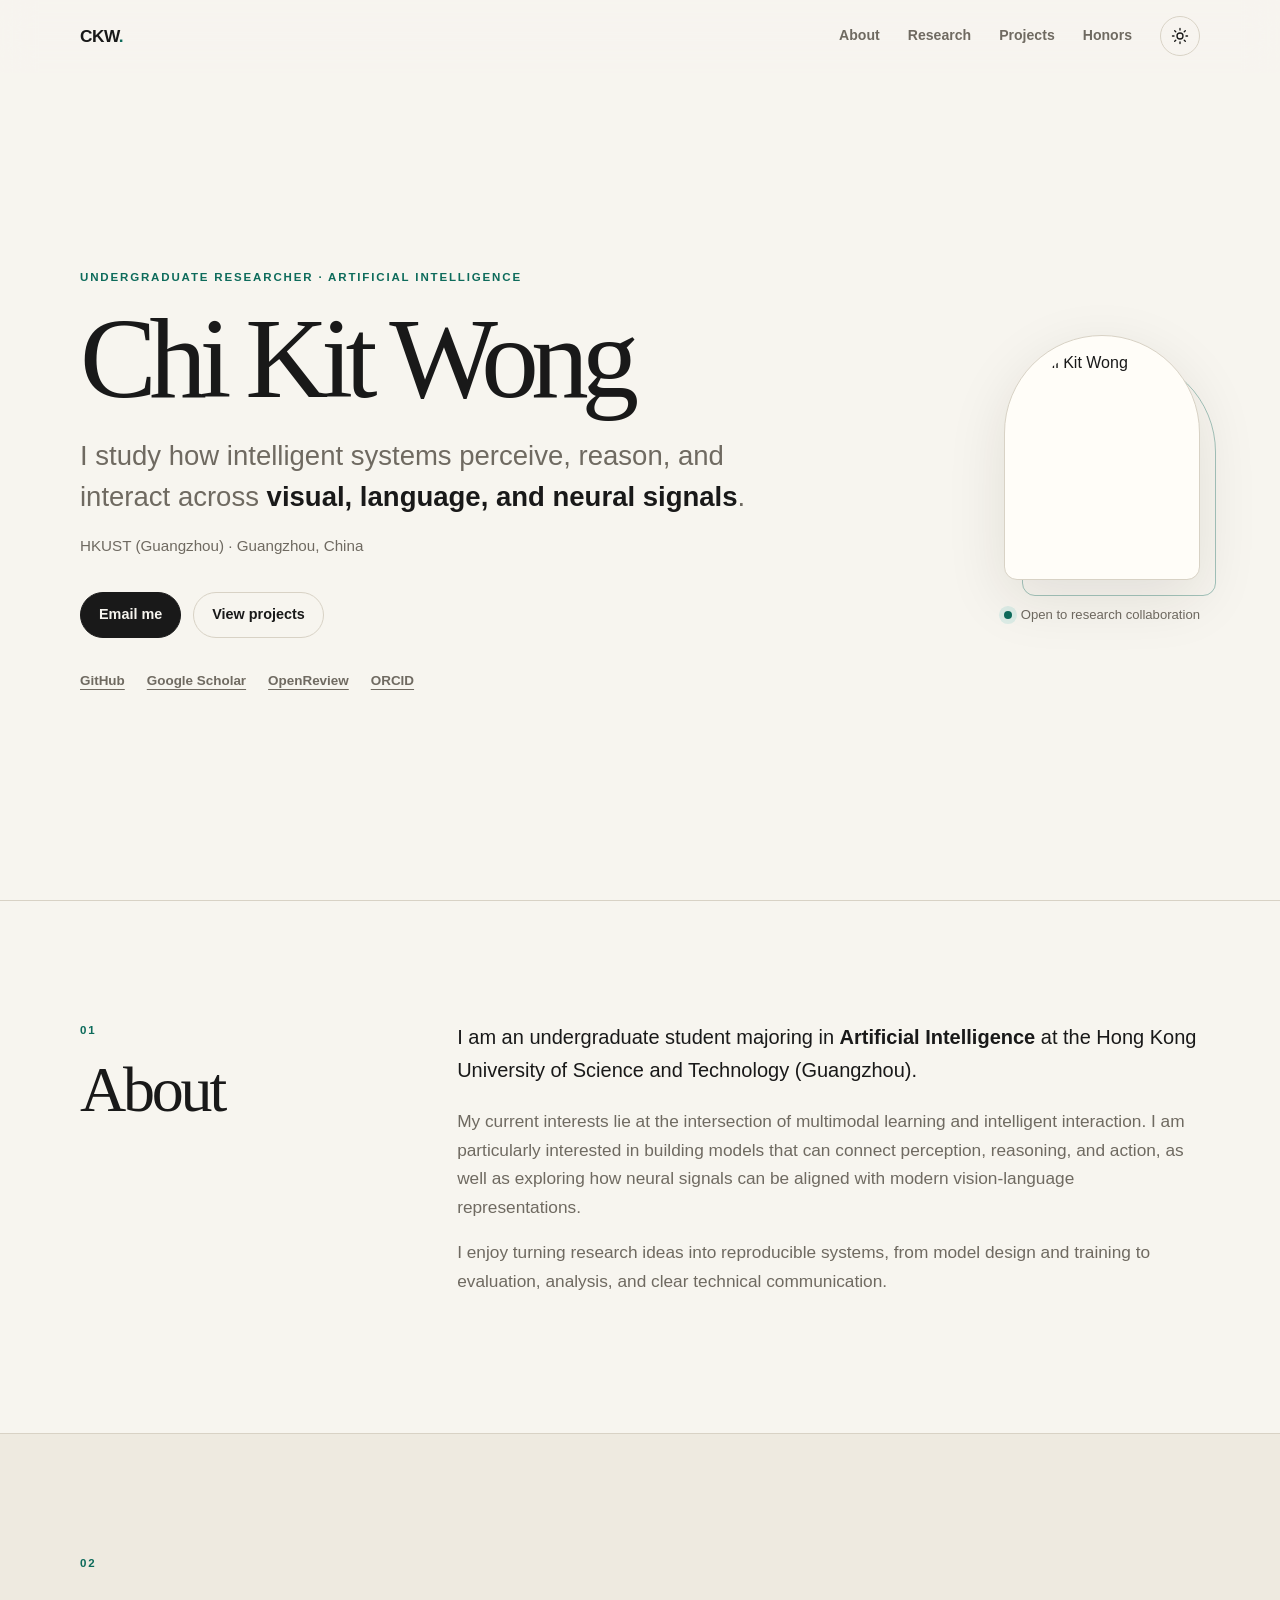
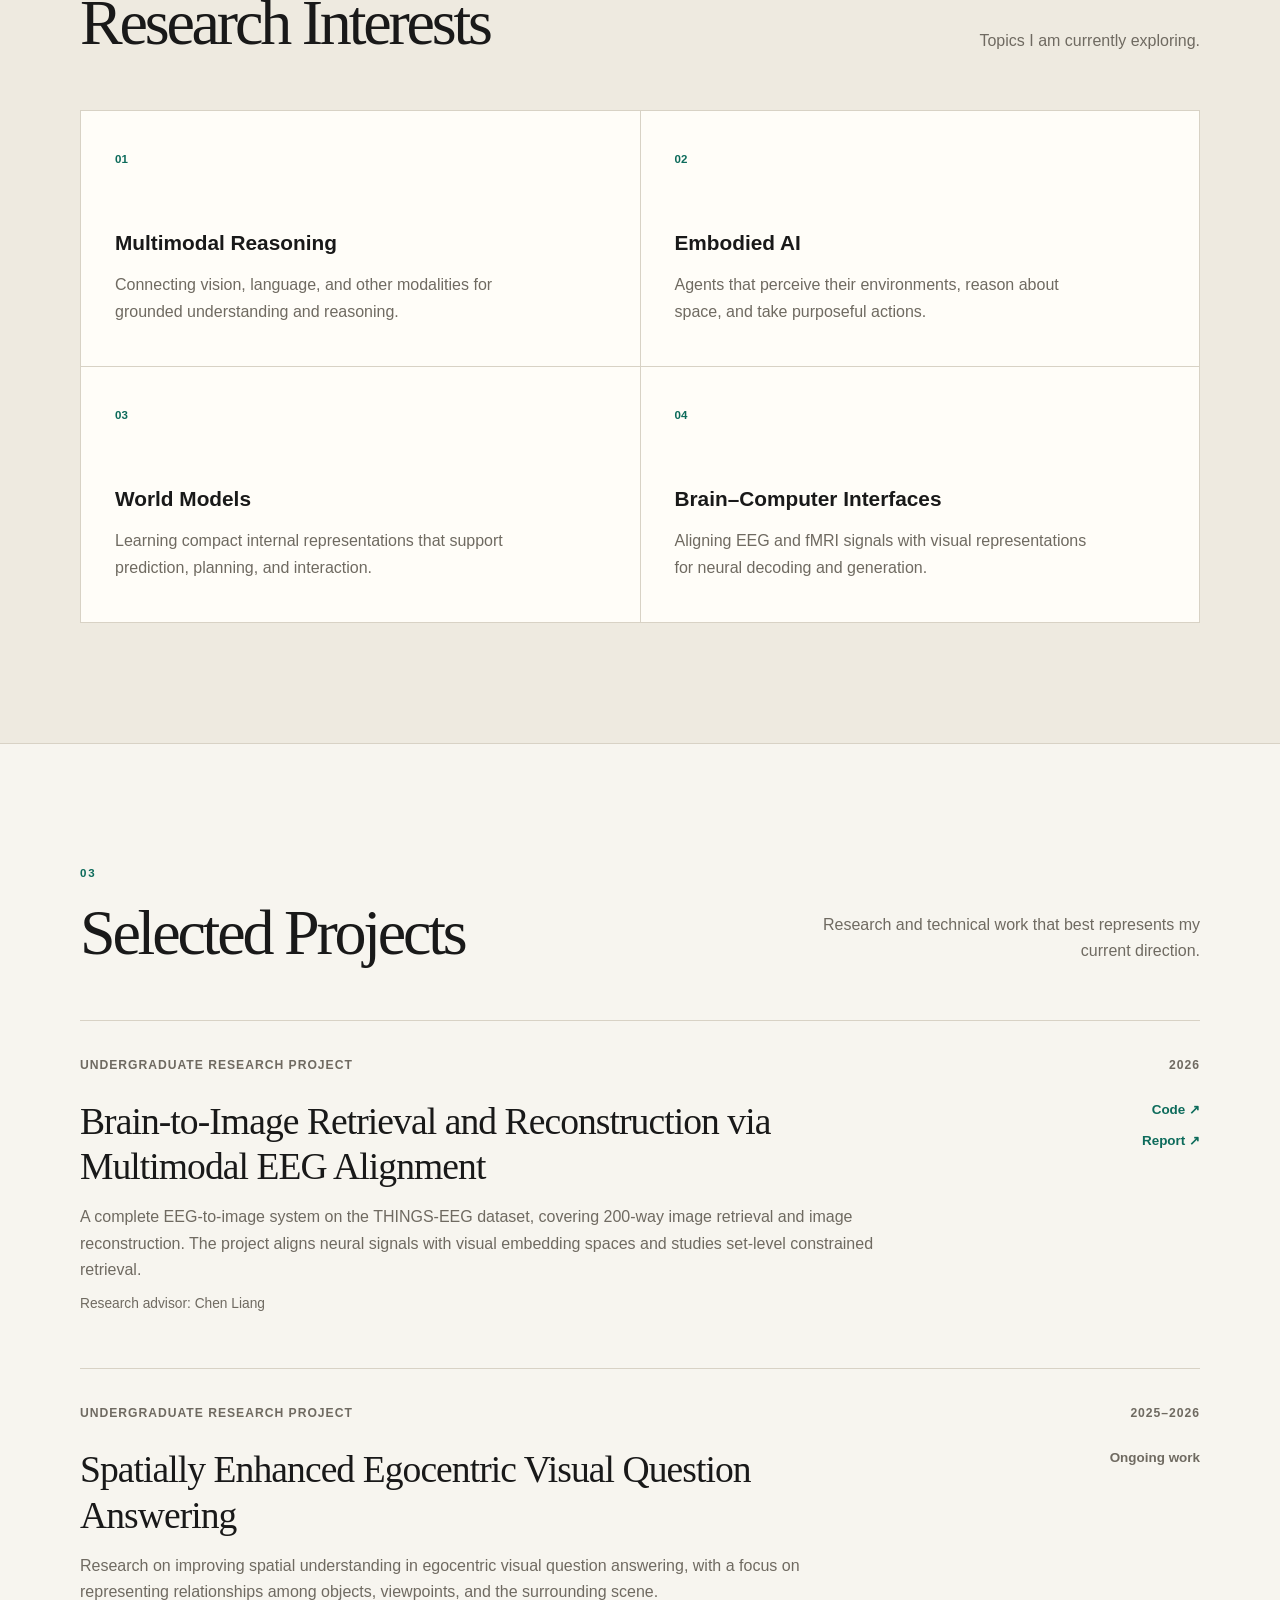
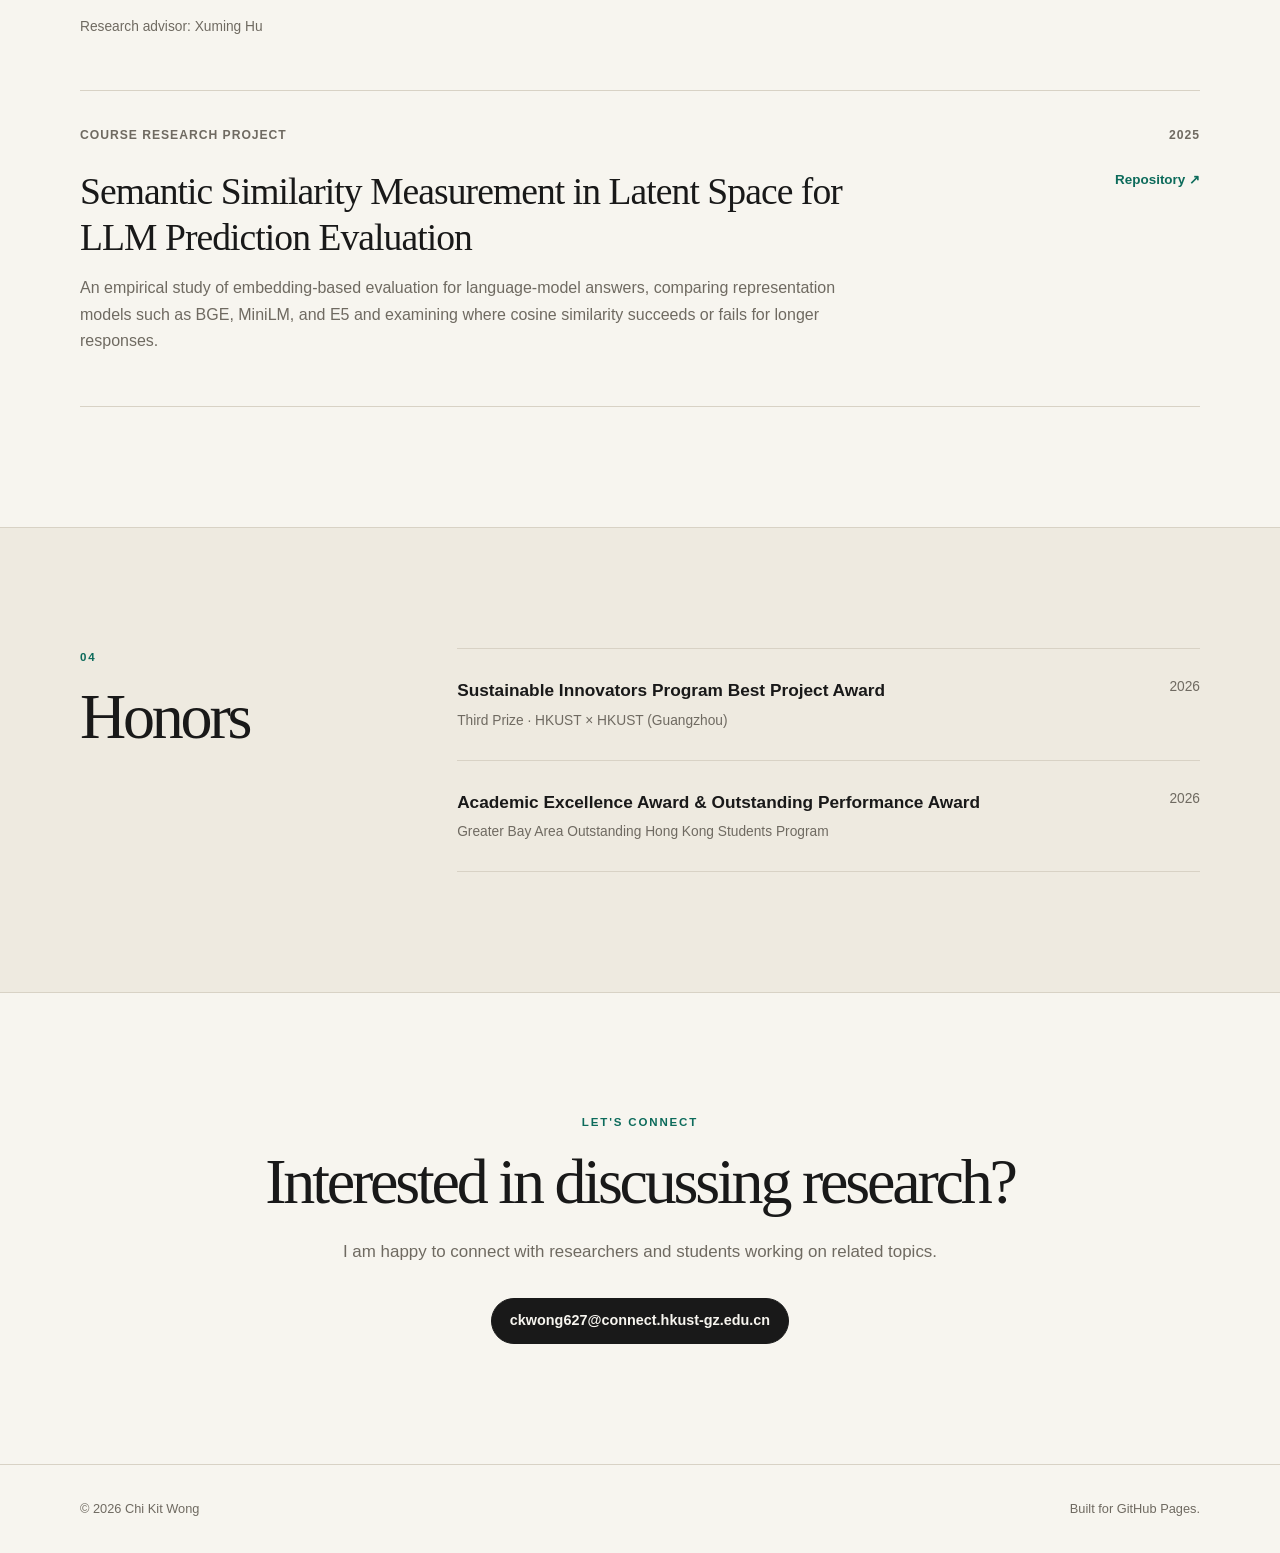
==== index.html @ d77242f8 "Commit message: Add personal homepage" ====
<!DOCTYPE html>
<html lang="en">
<head>
  <meta charset="UTF-8" />
  <meta name="viewport" content="width=device-width, initial-scale=1.0" />
  <meta name="description" content="Chi Kit Wong — Undergraduate student in Artificial Intelligence at HKUST (Guangzhou), interested in multimodal reasoning, embodied AI, world models, and brain–computer interfaces." />
  <meta name="author" content="Chi Kit Wong" />
  <meta property="og:title" content="Chi Kit Wong" />
  <meta property="og:description" content="Academic homepage of Chi Kit Wong, an undergraduate student in Artificial Intelligence at HKUST (Guangzhou)." />
  <meta property="og:type" content="website" />
  <meta property="og:image" content="https://avatars.githubusercontent.com/u/144407980?v=4" />
  <meta name="theme-color" content="#f7f5ef" />
  <title>Chi Kit Wong</title>
  <link rel="stylesheet" href="style.css" />
</head>
<body>
  <a class="skip-link" href="#main">Skip to content</a>

  <header class="site-header">
    <div class="container nav-wrap">
      <a class="brand" href="#top" aria-label="Back to top">CKW<span>.</span></a>
      <nav aria-label="Primary navigation">
        <a href="#about">About</a>
        <a href="#research">Research</a>
        <a href="#projects">Projects</a>
        <a href="#honors">Honors</a>
      </nav>
      <button class="theme-toggle" id="theme-toggle" type="button" aria-label="Toggle color theme" title="Toggle color theme">
        <svg class="sun" viewBox="0 0 24 24" aria-hidden="true"><circle cx="12" cy="12" r="4"></circle><path d="M12 2v2M12 20v2M4.93 4.93l1.42 1.42M17.66 17.66l1.41 1.41M2 12h2M20 12h2M4.93 19.07l1.42-1.42M17.66 6.34l1.41-1.41"></path></svg>
        <svg class="moon" viewBox="0 0 24 24" aria-hidden="true"><path d="M21 12.79A9 9 0 1 1 11.21 3 7 7 0 0 0 21 12.79z"></path></svg>
      </button>
    </div>
  </header>

  <main id="main">
    <section class="hero" id="top">
      <div class="container hero-grid">
        <div class="hero-copy reveal">
          <p class="eyebrow">UNDERGRADUATE RESEARCHER · ARTIFICIAL INTELLIGENCE</p>
          <h1>Chi Kit Wong</h1>
          <p class="hero-lead">
            I study how intelligent systems perceive, reason, and interact across
            <strong>visual, language, and neural signals</strong>.
          </p>
          <p class="affiliation">HKUST (Guangzhou) · Guangzhou, China</p>
          <div class="hero-actions">
            <a class="button primary" href="mailto:ckwong627@connect.hkust-gz.edu.cn">Email me</a>
            <a class="button secondary" href="#projects">View projects</a>
          </div>
          <div class="social-row" aria-label="Academic profiles">
            <a href="https://github.com/Chikit-WONG" target="_blank" rel="noreferrer" aria-label="GitHub">GitHub</a>
            <a href="https://scholar.google.com/citations?user=vm7x8yEAAAAJ&hl=en" target="_blank" rel="noreferrer" aria-label="Google Scholar">Google Scholar</a>
            <a href="https://openreview.net/profile?id=~Chi_Kit_WONG1" target="_blank" rel="noreferrer" aria-label="OpenReview">OpenReview</a>
            <a href="https://orcid.org/0009-0007-6098-3239" target="_blank" rel="noreferrer" aria-label="ORCID">ORCID</a>
          </div>
        </div>

        <div class="portrait-wrap reveal" aria-label="Portrait of Chi Kit Wong">
          <div class="portrait-frame">
            <img src="https://avatars.githubusercontent.com/u/144407980?v=4" alt="Chi Kit Wong" />
          </div>
          <div class="portrait-note">
            <span class="status-dot" aria-hidden="true"></span>
            Open to research collaboration
          </div>
        </div>
      </div>
    </section>

    <section class="section" id="about">
      <div class="container two-col">
        <div>
          <p class="section-index">01</p>
          <h2>About</h2>
        </div>
        <div class="prose reveal">
          <p>
            I am an undergraduate student majoring in <strong>Artificial Intelligence</strong>
            at the Hong Kong University of Science and Technology (Guangzhou).
          </p>
          <p>
            My current interests lie at the intersection of multimodal learning and intelligent
            interaction. I am particularly interested in building models that can connect perception,
            reasoning, and action, as well as exploring how neural signals can be aligned with modern
            vision-language representations.
          </p>
          <p>
            I enjoy turning research ideas into reproducible systems, from model design and training
            to evaluation, analysis, and clear technical communication.
          </p>
        </div>
      </div>
    </section>

    <section class="section tinted" id="research">
      <div class="container">
        <div class="section-heading">
          <div>
            <p class="section-index">02</p>
            <h2>Research Interests</h2>
          </div>
          <p>Topics I am currently exploring.</p>
        </div>
        <div class="interest-grid">
          <article class="interest-card reveal">
            <span>01</span>
            <h3>Multimodal Reasoning</h3>
            <p>Connecting vision, language, and other modalities for grounded understanding and reasoning.</p>
          </article>
          <article class="interest-card reveal">
            <span>02</span>
            <h3>Embodied AI</h3>
            <p>Agents that perceive their environments, reason about space, and take purposeful actions.</p>
          </article>
          <article class="interest-card reveal">
            <span>03</span>
            <h3>World Models</h3>
            <p>Learning compact internal representations that support prediction, planning, and interaction.</p>
          </article>
          <article class="interest-card reveal">
            <span>04</span>
            <h3>Brain–Computer Interfaces</h3>
            <p>Aligning EEG and fMRI signals with visual representations for neural decoding and generation.</p>
          </article>
        </div>
      </div>
    </section>

    <section class="section" id="projects">
      <div class="container">
        <div class="section-heading">
          <div>
            <p class="section-index">03</p>
            <h2>Selected Projects</h2>
          </div>
          <p>Research and technical work that best represents my current direction.</p>
        </div>

        <div class="project-list">
          <article class="project reveal">
            <div class="project-meta">
              <span>Undergraduate Research Project</span>
              <span>2026</span>
            </div>
            <div class="project-body">
              <div>
                <h3>Brain-to-Image Retrieval and Reconstruction via Multimodal EEG Alignment</h3>
                <p>
                  A complete EEG-to-image system on the THINGS-EEG dataset, covering 200-way image
                  retrieval and image reconstruction. The project aligns neural signals with visual
                  embedding spaces and studies set-level constrained retrieval.
                </p>
                <p class="advisor">Research advisor: Chen Liang</p>
              </div>
              <div class="project-links">
                <a href="https://github.com/Chikit-WONG/DL_Project" target="_blank" rel="noreferrer">Code ↗</a>
                <a href="https://github.com/Chikit-WONG/Brain-to-Image-Retrieval-and-Reconstructionvia-Multi-Modal-EEG-Alignment" target="_blank" rel="noreferrer">Report ↗</a>
              </div>
            </div>
          </article>

          <article class="project reveal">
            <div class="project-meta">
              <span>Undergraduate Research Project</span>
              <span>2025–2026</span>
            </div>
            <div class="project-body">
              <div>
                <h3>Spatially Enhanced Egocentric Visual Question Answering</h3>
                <p>
                  Research on improving spatial understanding in egocentric visual question answering,
                  with a focus on representing relationships among objects, viewpoints, and the surrounding scene.
                </p>
                <p class="advisor">Research advisor: Xuming Hu</p>
              </div>
              <div class="project-links">
                <span class="muted-link">Ongoing work</span>
              </div>
            </div>
          </article>

          <article class="project reveal">
            <div class="project-meta">
              <span>Course Research Project</span>
              <span>2025</span>
            </div>
            <div class="project-body">
              <div>
                <h3>Semantic Similarity Measurement in Latent Space for LLM Prediction Evaluation</h3>
                <p>
                  An empirical study of embedding-based evaluation for language-model answers, comparing
                  representation models such as BGE, MiniLM, and E5 and examining where cosine similarity
                  succeeds or fails for longer responses.
                </p>
              </div>
              <div class="project-links">
                <a href="https://github.com/Chikit-WONG/2025Fall_DSAA2011_Course_Project" target="_blank" rel="noreferrer">Repository ↗</a>
              </div>
            </div>
          </article>
        </div>
      </div>
    </section>

    <section class="section tinted" id="honors">
      <div class="container two-col">
        <div>
          <p class="section-index">04</p>
          <h2>Honors</h2>
        </div>
        <div class="honor-list reveal">
          <div class="honor-item">
            <div>
              <h3>Sustainable Innovators Program Best Project Award</h3>
              <p>Third Prize · HKUST × HKUST (Guangzhou)</p>
            </div>
            <span>2026</span>
          </div>
          <div class="honor-item">
            <div>
              <h3>Academic Excellence Award & Outstanding Performance Award</h3>
              <p>Greater Bay Area Outstanding Hong Kong Students Program</p>
            </div>
            <span>2026</span>
          </div>
        </div>
      </div>
    </section>

    <section class="contact section">
      <div class="container contact-inner reveal">
        <p class="eyebrow">LET'S CONNECT</p>
        <h2>Interested in discussing research?</h2>
        <p>I am happy to connect with researchers and students working on related topics.</p>
        <a class="button primary" href="mailto:ckwong627@connect.hkust-gz.edu.cn">ckwong627@connect.hkust-gz.edu.cn</a>
      </div>
    </section>
  </main>

  <footer>
    <div class="container footer-inner">
      <p>© <span id="year"></span> Chi Kit Wong</p>
      <p>Built for GitHub Pages.</p>
    </div>
  </footer>

  <script src="script.js"></script>
</body>
</html>
---- style.css ----
:root {
  --bg: #f7f5ef;
  --surface: #fffdf8;
  --surface-2: #eeeae0;
  --text: #191919;
  --muted: #6f6a61;
  --line: #d8d2c5;
  --accent: #0d6b5b;
  --accent-soft: #dcece6;
  --shadow: 0 18px 60px rgba(40, 34, 24, 0.1);
  --max-width: 1120px;
}

[data-theme="dark"] {
  --bg: #151714;
  --surface: #1c201c;
  --surface-2: #232822;
  --text: #f2f0e9;
  --muted: #aaa79e;
  --line: #383d37;
  --accent: #76cdb7;
  --accent-soft: #223d35;
  --shadow: 0 18px 60px rgba(0, 0, 0, 0.28);
}

* { box-sizing: border-box; }
html { scroll-behavior: smooth; }
body {
  margin: 0;
  background: var(--bg);
  color: var(--text);
  font-family: Inter, ui-sans-serif, -apple-system, BlinkMacSystemFont, "Segoe UI", sans-serif;
  line-height: 1.65;
  transition: background 0.25s ease, color 0.25s ease;
}

::selection { background: var(--accent-soft); color: var(--text); }
a { color: inherit; }
img { display: block; max-width: 100%; }
button, a { -webkit-tap-highlight-color: transparent; }

.skip-link {
  position: fixed;
  z-index: 999;
  top: -100px;
  left: 20px;
  padding: 10px 14px;
  border-radius: 8px;
  background: var(--text);
  color: var(--bg);
}
.skip-link:focus { top: 20px; }

.container {
  width: min(calc(100% - 40px), var(--max-width));
  margin: 0 auto;
}

.site-header {
  position: fixed;
  inset: 0 0 auto;
  z-index: 100;
  border-bottom: 1px solid transparent;
  background: color-mix(in srgb, var(--bg) 82%, transparent);
  backdrop-filter: blur(16px);
  transition: border-color 0.2s ease;
}
.site-header.scrolled { border-color: var(--line); }
.nav-wrap {
  min-height: 72px;
  display: flex;
  align-items: center;
  justify-content: space-between;
  gap: 28px;
}
.brand {
  font-size: 1.08rem;
  font-weight: 800;
  letter-spacing: -0.03em;
  text-decoration: none;
}
.brand span { color: var(--accent); }
nav { display: flex; align-items: center; gap: 28px; margin-left: auto; }
nav a {
  color: var(--muted);
  font-size: 0.88rem;
  font-weight: 600;
  text-decoration: none;
  transition: color 0.2s ease;
}
nav a:hover, nav a:focus-visible { color: var(--text); }

.theme-toggle {
  width: 40px;
  height: 40px;
  display: grid;
  place-items: center;
  border: 1px solid var(--line);
  border-radius: 50%;
  background: transparent;
  color: var(--text);
  cursor: pointer;
}
.theme-toggle svg {
  width: 18px;
  height: 18px;
  fill: none;
  stroke: currentColor;
  stroke-width: 1.8;
  stroke-linecap: round;
  stroke-linejoin: round;
}
.theme-toggle .moon { display: none; }
[data-theme="dark"] .theme-toggle .sun { display: none; }
[data-theme="dark"] .theme-toggle .moon { display: block; }

.hero {
  min-height: 100vh;
  padding: 150px 0 90px;
  display: flex;
  align-items: center;
}
.hero-grid {
  display: grid;
  grid-template-columns: minmax(0, 1.45fr) minmax(260px, 0.65fr);
  align-items: center;
  gap: 80px;
}
.eyebrow, .section-index {
  margin: 0 0 18px;
  color: var(--accent);
  font-size: 0.72rem;
  font-weight: 800;
  letter-spacing: 0.16em;
}
h1, h2, h3, p { margin-top: 0; }
h1 {
  max-width: 760px;
  margin-bottom: 24px;
  font-family: Georgia, "Times New Roman", serif;
  font-size: clamp(4rem, 9vw, 7.8rem);
  font-weight: 500;
  line-height: 0.93;
  letter-spacing: -0.065em;
}
.hero-lead {
  max-width: 720px;
  margin-bottom: 15px;
  color: var(--muted);
  font-size: clamp(1.28rem, 2.3vw, 1.72rem);
  line-height: 1.48;
}
.hero-lead strong { color: var(--text); font-weight: 650; }
.affiliation { color: var(--muted); font-size: 0.95rem; }
.hero-actions { display: flex; flex-wrap: wrap; gap: 12px; margin: 34px 0 32px; }
.button {
  min-height: 46px;
  padding: 10px 18px;
  display: inline-flex;
  align-items: center;
  justify-content: center;
  border: 1px solid var(--text);
  border-radius: 999px;
  font-size: 0.9rem;
  font-weight: 700;
  text-decoration: none;
  transition: transform 0.2s ease, background 0.2s ease, color 0.2s ease;
}
.button:hover { transform: translateY(-2px); }
.button.primary { background: var(--text); color: var(--bg); }
.button.secondary { border-color: var(--line); color: var(--text); }
.button.secondary:hover { background: var(--surface-2); }
.social-row { display: flex; flex-wrap: wrap; gap: 12px 22px; }
.social-row a {
  color: var(--muted);
  font-size: 0.84rem;
  font-weight: 650;
  text-decoration-thickness: 1px;
  text-underline-offset: 4px;
}
.social-row a:hover { color: var(--accent); }

.portrait-wrap { justify-self: end; }
.portrait-frame {
  position: relative;
  width: min(100%, 330px);
  aspect-ratio: 4 / 5;
  padding: 14px;
  border: 1px solid var(--line);
  border-radius: 180px 180px 24px 24px;
  background: var(--surface);
  box-shadow: var(--shadow);
}
.portrait-frame::before {
  content: "";
  position: absolute;
  inset: 8% -9% -7% 9%;
  z-index: -1;
  border: 1px solid var(--accent);
  border-radius: inherit;
  opacity: 0.36;
}
.portrait-frame img {
  width: 100%;
  height: 100%;
  object-fit: cover;
  border-radius: 165px 165px 16px 16px;
}
.portrait-note {
  margin-top: 24px;
  display: flex;
  align-items: center;
  justify-content: center;
  gap: 9px;
  color: var(--muted);
  font-size: 0.82rem;
}
.status-dot {
  width: 8px;
  height: 8px;
  border-radius: 50%;
  background: var(--accent);
  box-shadow: 0 0 0 5px var(--accent-soft);
}

.section { padding: 120px 0; border-top: 1px solid var(--line); }
.tinted { background: var(--surface-2); }
.two-col { display: grid; grid-template-columns: 0.72fr 1.8fr; gap: 80px; }
h2 {
  margin-bottom: 0;
  font-family: Georgia, "Times New Roman", serif;
  font-size: clamp(2.6rem, 5vw, 4.7rem);
  font-weight: 500;
  line-height: 1;
  letter-spacing: -0.05em;
}
.prose { max-width: 750px; }
.prose p { color: var(--muted); font-size: 1.08rem; }
.prose p:first-child { color: var(--text); font-size: 1.25rem; }
.prose strong { color: var(--text); }
.section-heading {
  margin-bottom: 55px;
  display: flex;
  align-items: end;
  justify-content: space-between;
  gap: 30px;
}
.section-heading > p { max-width: 390px; margin: 0; color: var(--muted); text-align: right; }

.interest-grid {
  display: grid;
  grid-template-columns: repeat(2, minmax(0, 1fr));
  gap: 1px;
  border: 1px solid var(--line);
  background: var(--line);
}
.interest-card {
  min-height: 255px;
  padding: 34px;
  background: var(--surface);
}
.interest-card > span { color: var(--accent); font-size: 0.72rem; font-weight: 800; }
.interest-card h3 { margin: 55px 0 12px; font-size: 1.3rem; }
.interest-card p { max-width: 430px; margin: 0; color: var(--muted); }

.project-list { border-top: 1px solid var(--line); }
.project { padding: 34px 0 42px; border-bottom: 1px solid var(--line); }
.project-meta {
  margin-bottom: 24px;
  display: flex;
  justify-content: space-between;
  gap: 20px;
  color: var(--muted);
  font-size: 0.76rem;
  font-weight: 700;
  letter-spacing: 0.08em;
  text-transform: uppercase;
}
.project-body {
  display: grid;
  grid-template-columns: 1fr auto;
  gap: 40px;
  align-items: start;
}
.project h3 {
  max-width: 820px;
  margin-bottom: 14px;
  font-family: Georgia, "Times New Roman", serif;
  font-size: clamp(1.55rem, 3vw, 2.35rem);
  font-weight: 500;
  line-height: 1.22;
  letter-spacing: -0.025em;
}
.project p { max-width: 800px; margin-bottom: 10px; color: var(--muted); }
.project .advisor { font-size: 0.86rem; }
.project-links { min-width: 110px; display: flex; flex-direction: column; gap: 9px; align-items: flex-end; }
.project-links a, .muted-link { font-size: 0.84rem; font-weight: 750; }
.project-links a { color: var(--accent); text-decoration: none; }
.muted-link { color: var(--muted); }

.honor-list { border-top: 1px solid var(--line); }
.honor-item {
  padding: 27px 0;
  display: flex;
  justify-content: space-between;
  gap: 28px;
  border-bottom: 1px solid var(--line);
}
.honor-item h3 { margin-bottom: 5px; font-size: 1.08rem; }
.honor-item p, .honor-item > span { margin: 0; color: var(--muted); font-size: 0.86rem; }
.honor-item > span { white-space: nowrap; }

.contact { text-align: center; }
.contact-inner { max-width: 780px; }
.contact h2 { margin-bottom: 24px; }
.contact p:not(.eyebrow) { margin-bottom: 32px; color: var(--muted); font-size: 1.06rem; }

footer { border-top: 1px solid var(--line); }
.footer-inner {
  min-height: 88px;
  display: flex;
  align-items: center;
  justify-content: space-between;
  gap: 20px;
  color: var(--muted);
  font-size: 0.8rem;
}
.footer-inner p { margin: 0; }

.reveal {
  opacity: 0;
  transform: translateY(18px);
  transition: opacity 0.65s ease, transform 0.65s ease;
}
.reveal.visible { opacity: 1; transform: translateY(0); }

@media (prefers-reduced-motion: reduce) {
  html { scroll-behavior: auto; }
  *, *::before, *::after { transition-duration: 0.01ms !important; animation-duration: 0.01ms !important; }
  .reveal { opacity: 1; transform: none; }
}

@media (max-width: 820px) {
  nav { display: none; }
  .hero { min-height: auto; padding-top: 125px; }
  .hero-grid { grid-template-columns: 1fr; gap: 58px; }
  .portrait-wrap { width: min(80%, 350px); justify-self: center; grid-row: 1; }
  .hero-copy { grid-row: 2; }
  h1 { font-size: clamp(3.7rem, 18vw, 6rem); }
  .two-col { grid-template-columns: 1fr; gap: 38px; }
  .section-heading { align-items: start; flex-direction: column; }
  .section-heading > p { text-align: left; }
  .interest-grid { grid-template-columns: 1fr; }
  .project-body { grid-template-columns: 1fr; gap: 22px; }
  .project-links { align-items: flex-start; flex-direction: row; flex-wrap: wrap; }
}

@media (max-width: 520px) {
  .container { width: min(calc(100% - 28px), var(--max-width)); }
  .section { padding: 88px 0; }
  .hero { padding-bottom: 72px; }
  .hero-actions .button { width: 100%; }
  .portrait-wrap { width: 88%; }
  .interest-card { padding: 27px; }
  .project-meta { flex-direction: column; gap: 5px; }
  .honor-item { flex-direction: column; gap: 8px; }
  .contact .button { width: 100%; word-break: break-word; }
  .footer-inner { padding: 24px 0; align-items: flex-start; flex-direction: column; gap: 6px; }
}
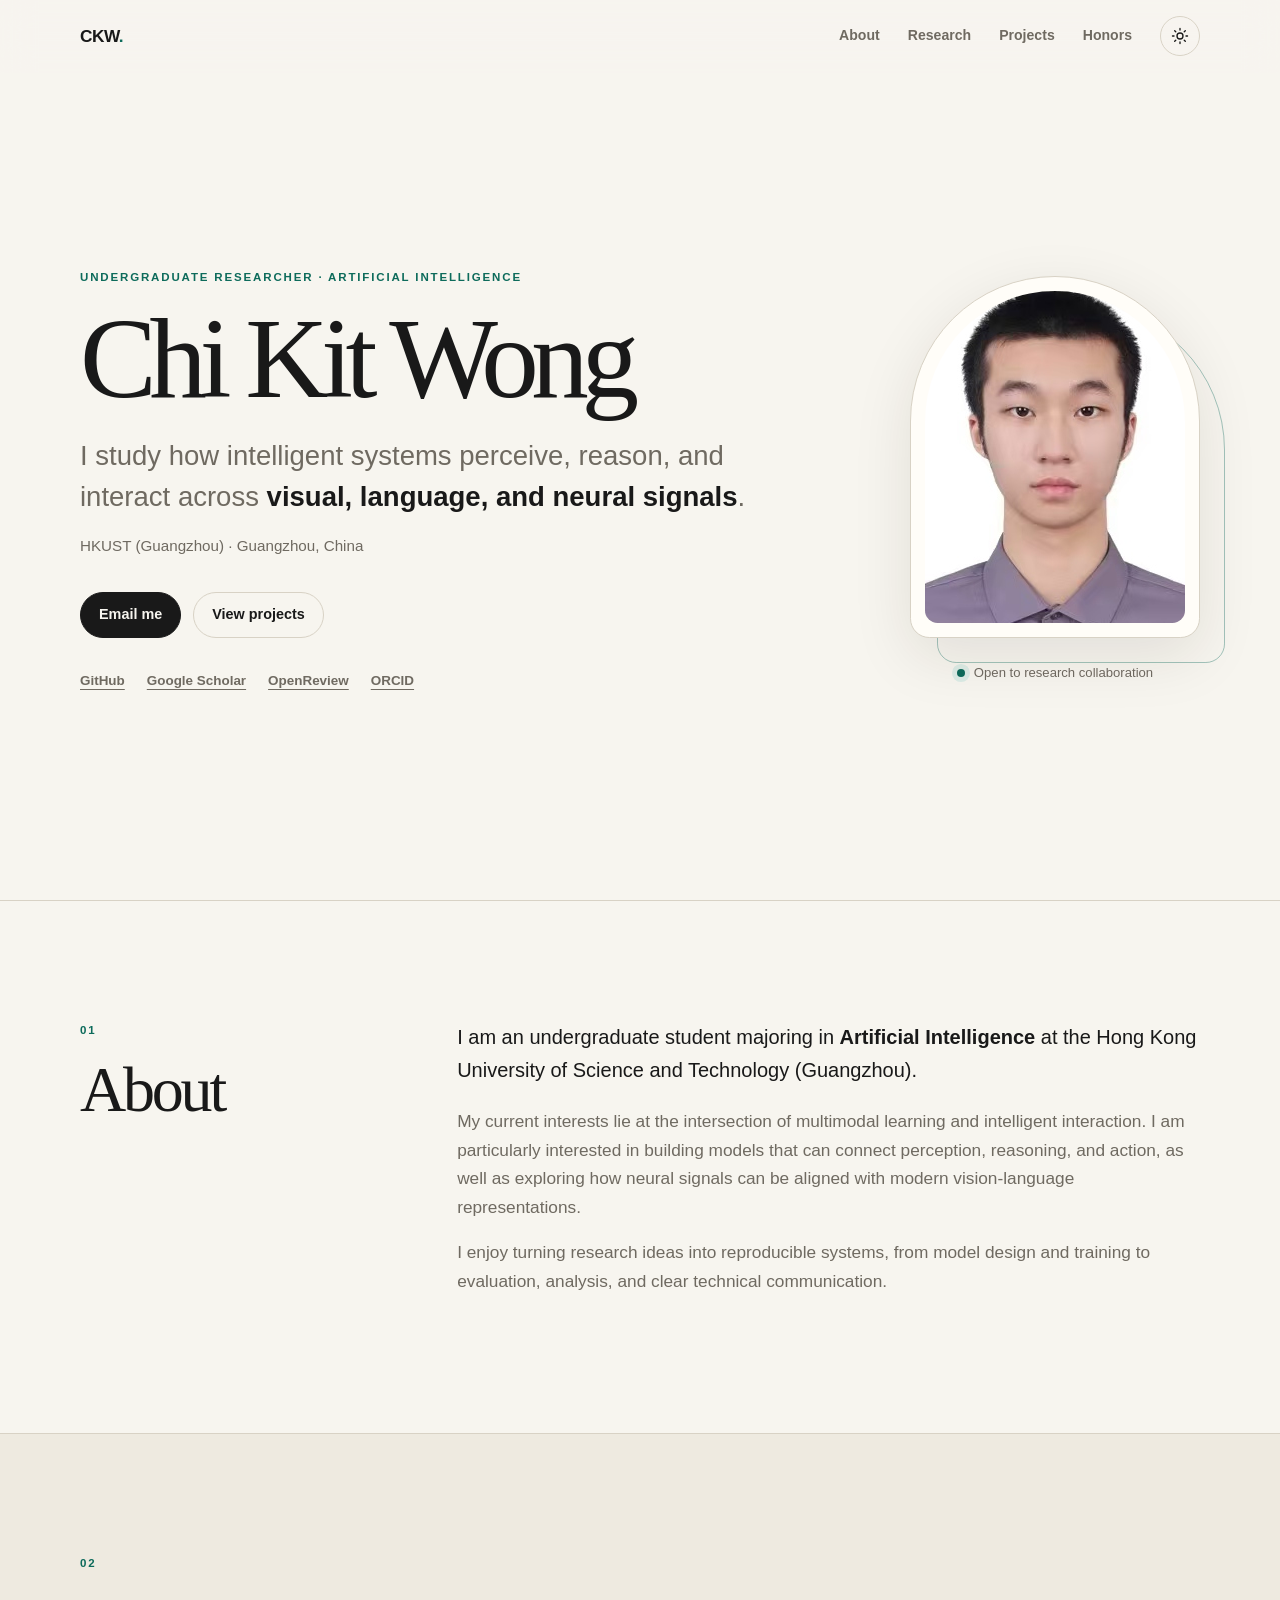
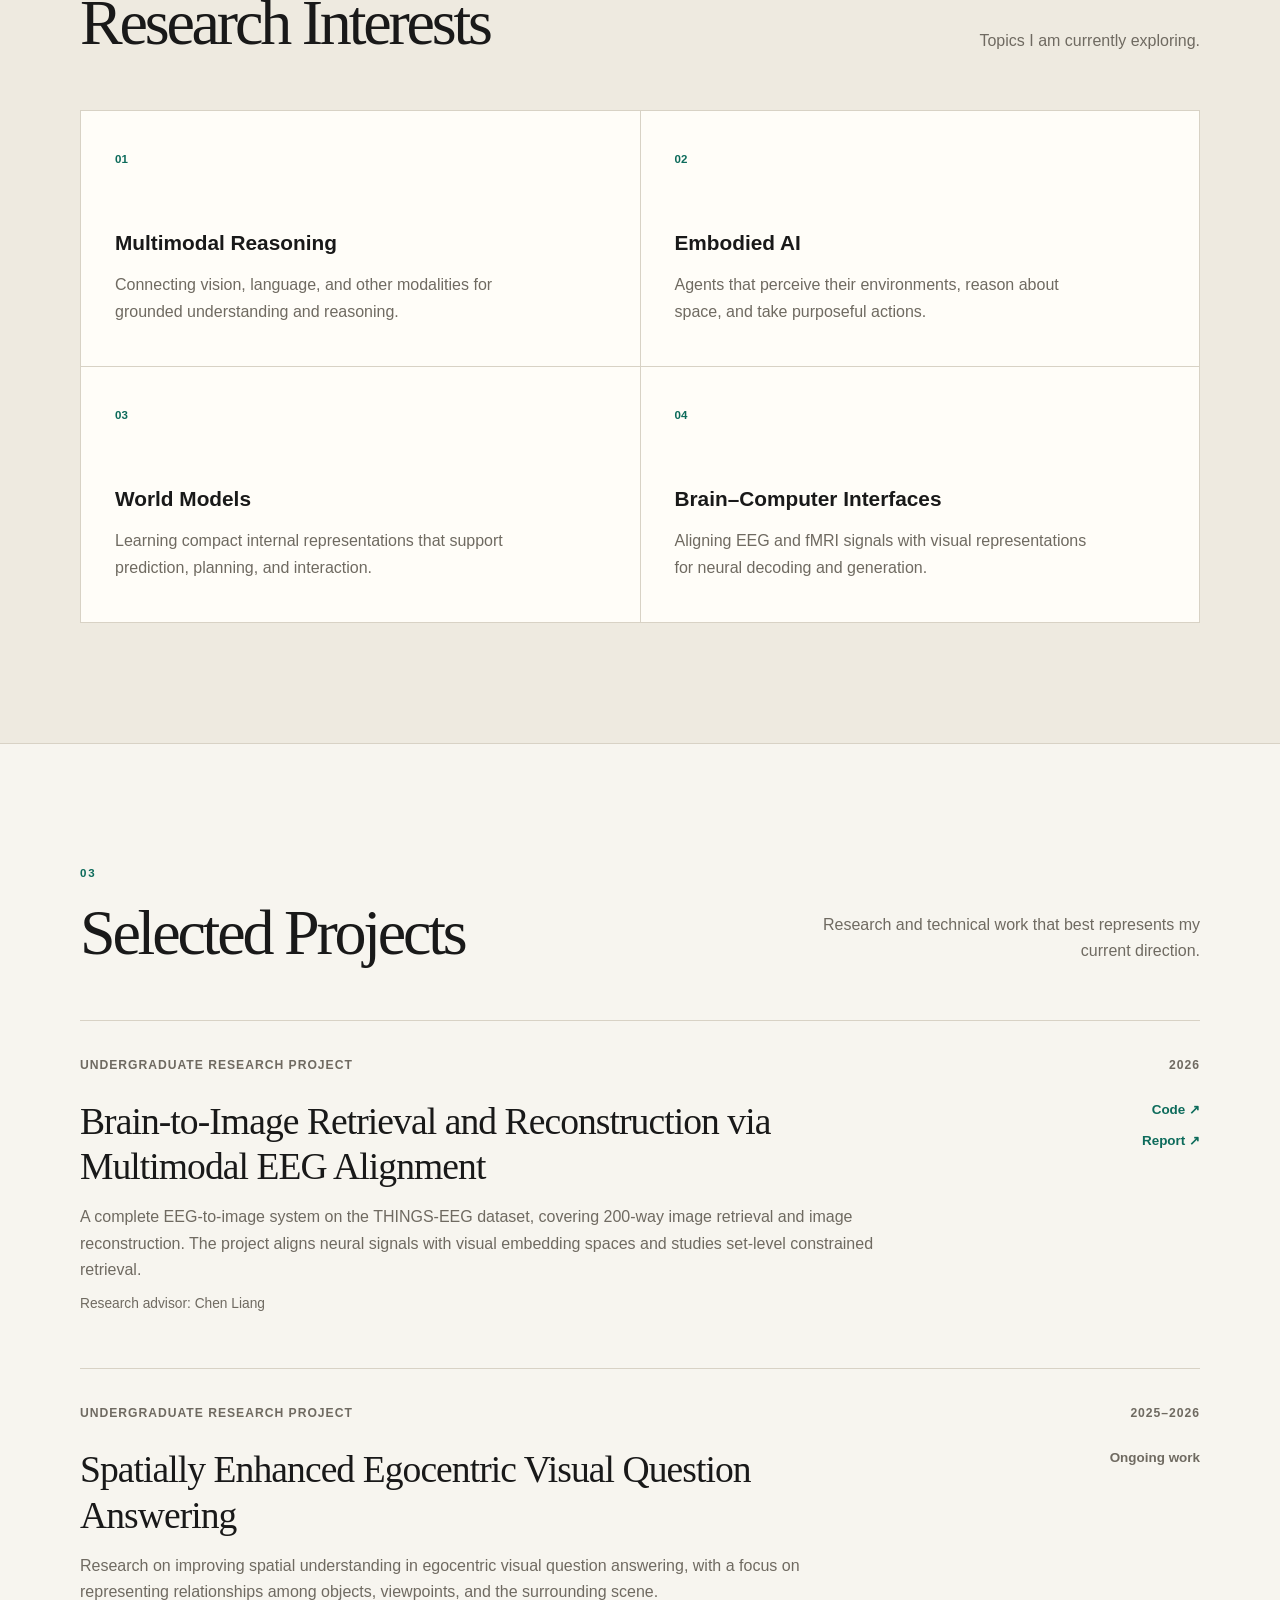
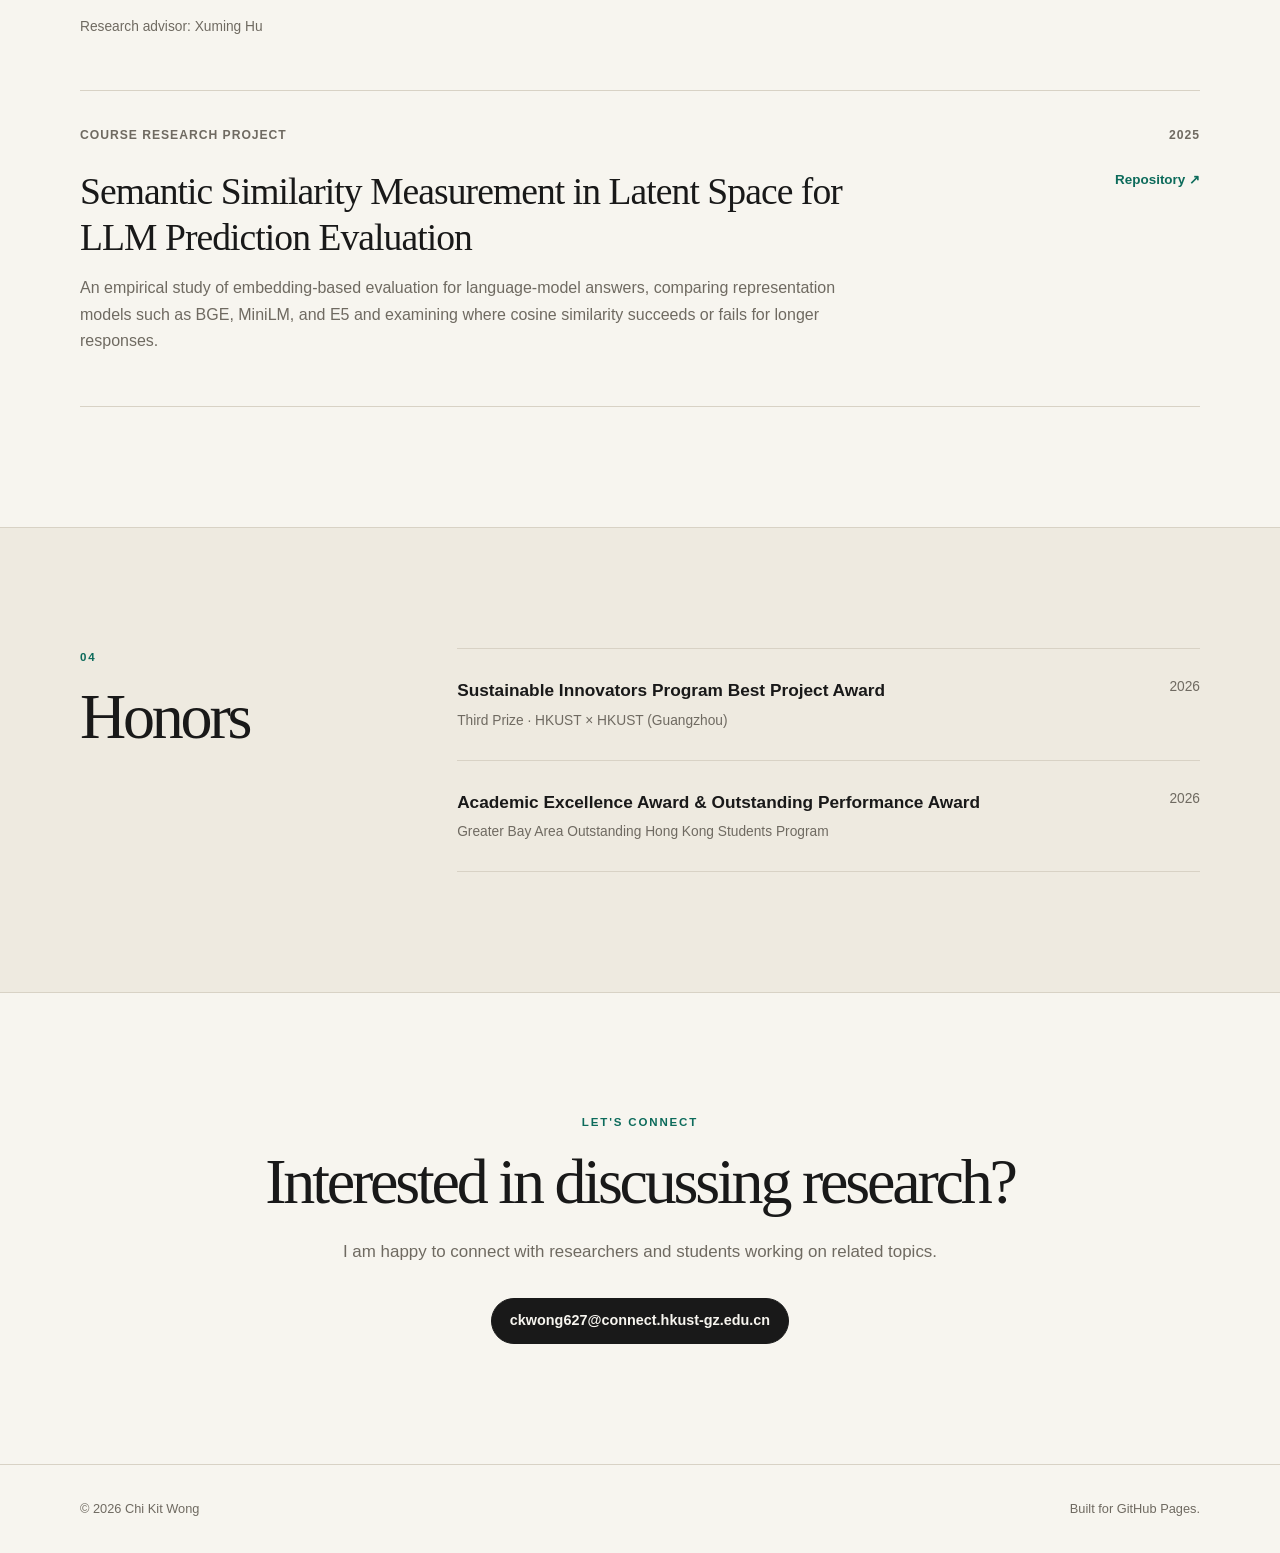
==== commit 2daca933: "Update profile photo" ====
--- a/index.html
+++ b/index.html
@@ -8,7 +8,7 @@
   <meta property="og:title" content="Chi Kit Wong" />
   <meta property="og:description" content="Academic homepage of Chi Kit Wong, an undergraduate student in Artificial Intelligence at HKUST (Guangzhou)." />
   <meta property="og:type" content="website" />
-  <meta property="og:image" content="https://avatars.githubusercontent.com/u/144407980?v=4" />
+  <meta property="og:image" content="https://chikit-wong.github.io/portrait.jpg" />
   <meta name="theme-color" content="#f7f5ef" />
   <title>Chi Kit Wong</title>
   <link rel="stylesheet" href="style.css" />
@@ -57,7 +57,7 @@
 
         <div class="portrait-wrap reveal" aria-label="Portrait of Chi Kit Wong">
           <div class="portrait-frame">
-            <img src="https://avatars.githubusercontent.com/u/144407980?v=4" alt="Chi Kit Wong" />
+            <img src="portrait.jpg" alt="Portrait of Chi Kit Wong" />
           </div>
           <div class="portrait-note">
             <span class="status-dot" aria-hidden="true"></span>
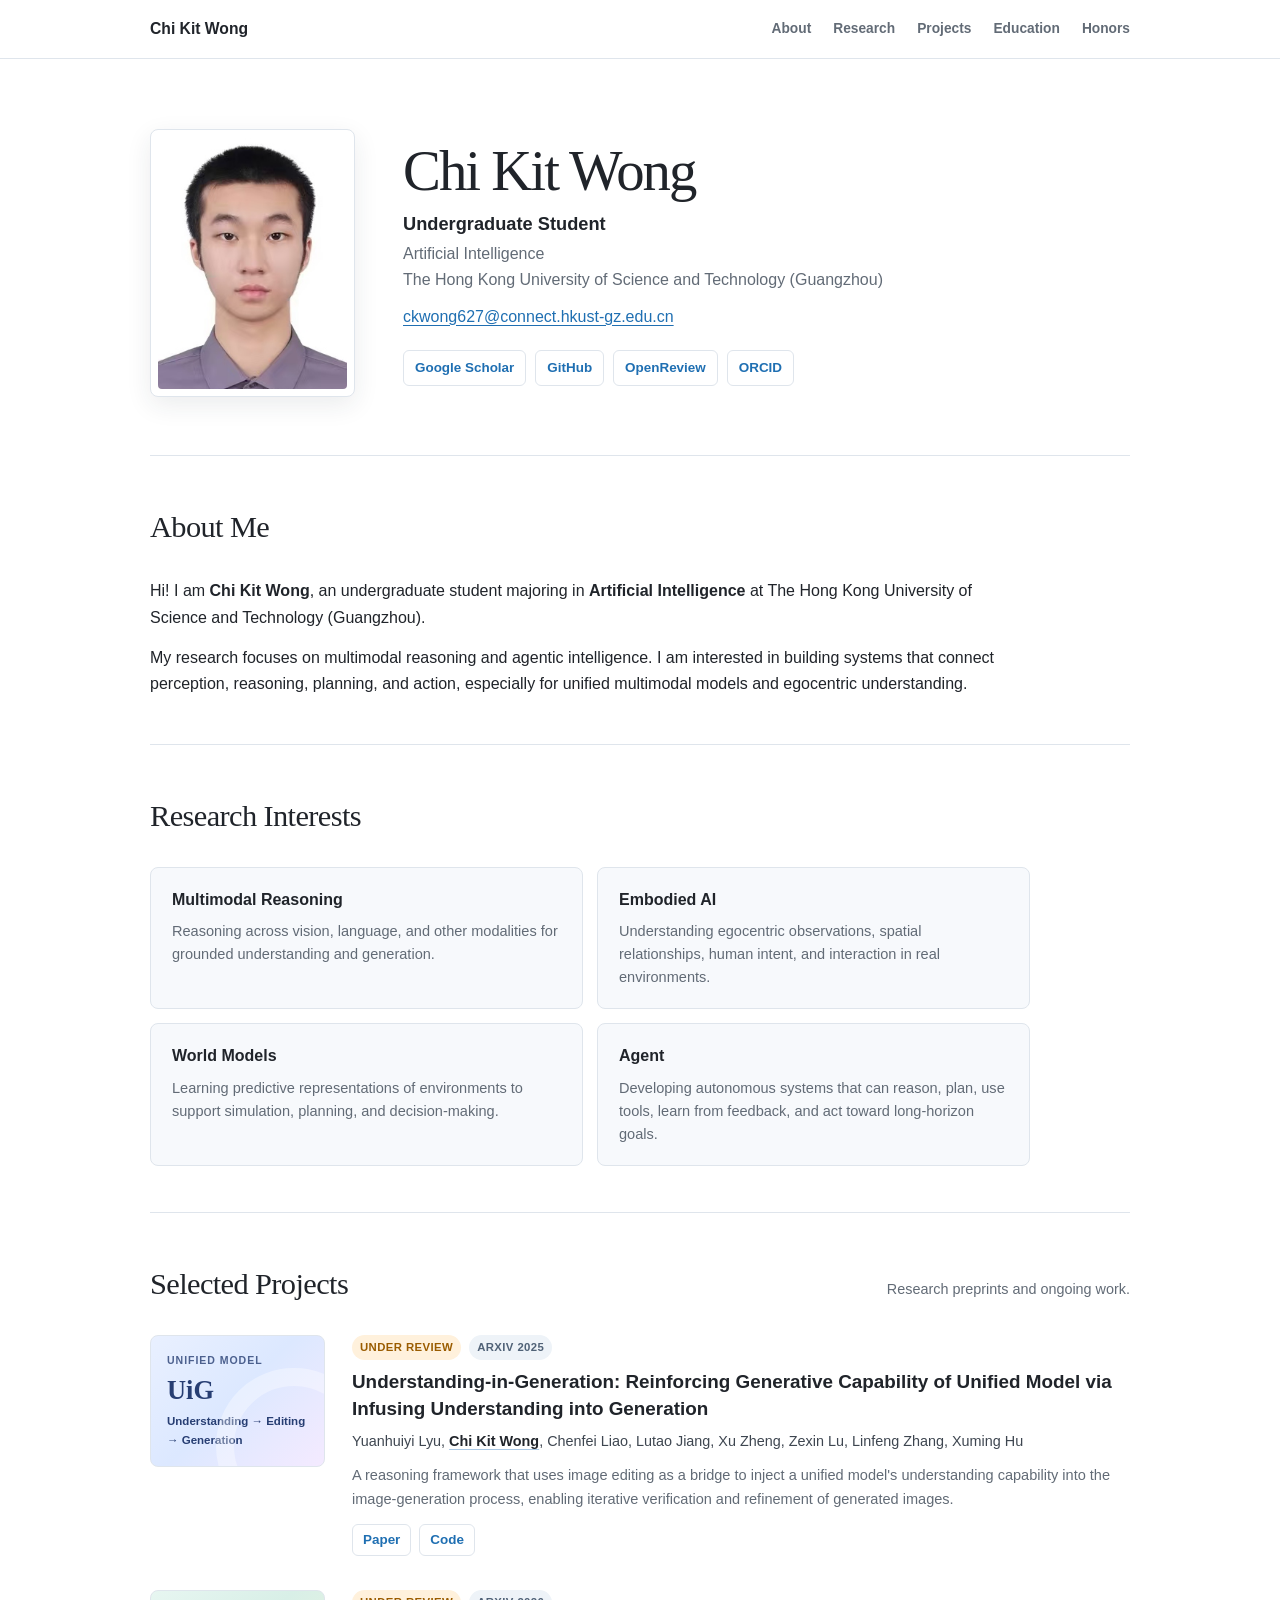
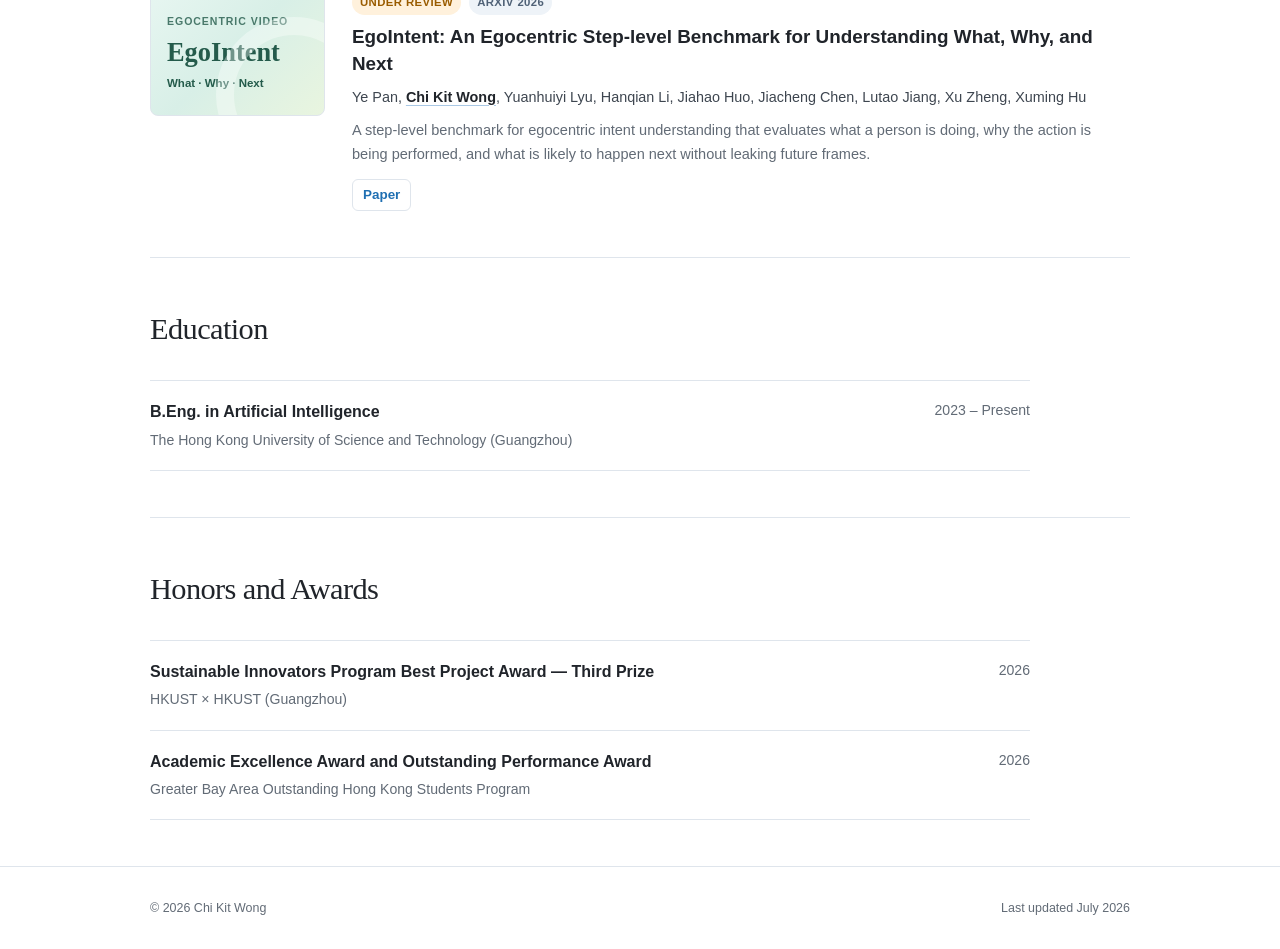
==== commit 000e6a01: "Update academic homepage" ====
--- a/index.html
+++ b/index.html
@@ -3,13 +3,13 @@
 <head>
   <meta charset="UTF-8" />
   <meta name="viewport" content="width=device-width, initial-scale=1.0" />
-  <meta name="description" content="Chi Kit Wong — Undergraduate student in Artificial Intelligence at HKUST (Guangzhou), interested in multimodal reasoning, embodied AI, world models, and brain–computer interfaces." />
+  <meta name="description" content="Chi Kit Wong — Undergraduate student in Artificial Intelligence at HKUST (Guangzhou), interested in multimodal reasoning, embodied AI, world models, and agents." />
   <meta name="author" content="Chi Kit Wong" />
   <meta property="og:title" content="Chi Kit Wong" />
   <meta property="og:description" content="Academic homepage of Chi Kit Wong, an undergraduate student in Artificial Intelligence at HKUST (Guangzhou)." />
   <meta property="og:type" content="website" />
   <meta property="og:image" content="https://chikit-wong.github.io/portrait.jpg" />
-  <meta name="theme-color" content="#f7f5ef" />
+  <meta name="theme-color" content="#ffffff" />
   <title>Chi Kit Wong</title>
   <link rel="stylesheet" href="style.css" />
 </head>
@@ -17,230 +17,187 @@
   <a class="skip-link" href="#main">Skip to content</a>
 
   <header class="site-header">
-    <div class="container nav-wrap">
-      <a class="brand" href="#top" aria-label="Back to top">CKW<span>.</span></a>
-      <nav aria-label="Primary navigation">
+    <div class="page-width nav-inner">
+      <a class="site-name" href="#top">Chi Kit Wong</a>
+      <button class="menu-button" id="menu-button" type="button" aria-label="Open navigation" aria-expanded="false">Menu</button>
+      <nav id="site-nav" aria-label="Primary navigation">
         <a href="#about">About</a>
         <a href="#research">Research</a>
         <a href="#projects">Projects</a>
+        <a href="#education">Education</a>
         <a href="#honors">Honors</a>
       </nav>
-      <button class="theme-toggle" id="theme-toggle" type="button" aria-label="Toggle color theme" title="Toggle color theme">
-        <svg class="sun" viewBox="0 0 24 24" aria-hidden="true"><circle cx="12" cy="12" r="4"></circle><path d="M12 2v2M12 20v2M4.93 4.93l1.42 1.42M17.66 17.66l1.41 1.41M2 12h2M20 12h2M4.93 19.07l1.42-1.42M17.66 6.34l1.41-1.41"></path></svg>
-        <svg class="moon" viewBox="0 0 24 24" aria-hidden="true"><path d="M21 12.79A9 9 0 1 1 11.21 3 7 7 0 0 0 21 12.79z"></path></svg>
-      </button>
     </div>
   </header>
 
-  <main id="main">
-    <section class="hero" id="top">
-      <div class="container hero-grid">
-        <div class="hero-copy reveal">
-          <p class="eyebrow">UNDERGRADUATE RESEARCHER · ARTIFICIAL INTELLIGENCE</p>
-          <h1>Chi Kit Wong</h1>
-          <p class="hero-lead">
-            I study how intelligent systems perceive, reason, and interact across
-            <strong>visual, language, and neural signals</strong>.
-          </p>
-          <p class="affiliation">HKUST (Guangzhou) · Guangzhou, China</p>
-          <div class="hero-actions">
-            <a class="button primary" href="mailto:ckwong627@connect.hkust-gz.edu.cn">Email me</a>
-            <a class="button secondary" href="#projects">View projects</a>
-          </div>
-          <div class="social-row" aria-label="Academic profiles">
-            <a href="https://github.com/Chikit-WONG" target="_blank" rel="noreferrer" aria-label="GitHub">GitHub</a>
-            <a href="https://scholar.google.com/citations?user=vm7x8yEAAAAJ&hl=en" target="_blank" rel="noreferrer" aria-label="Google Scholar">Google Scholar</a>
-            <a href="https://openreview.net/profile?id=~Chi_Kit_WONG1" target="_blank" rel="noreferrer" aria-label="OpenReview">OpenReview</a>
-            <a href="https://orcid.org/0009-0007-6098-3239" target="_blank" rel="noreferrer" aria-label="ORCID">ORCID</a>
-          </div>
+  <main id="main" class="page-width">
+    <section class="profile" id="top">
+      <div class="profile-photo-wrap">
+        <img class="profile-photo" src="portrait.jpg" alt="Portrait of Chi Kit Wong" />
+      </div>
+      <div class="profile-info">
+        <h1>Chi Kit Wong</h1>
+        <p class="role">Undergraduate Student</p>
+        <p class="affiliation">Artificial Intelligence<br />The Hong Kong University of Science and Technology (Guangzhou)</p>
+        <a class="email" href="mailto:ckwong627@connect.hkust-gz.edu.cn">ckwong627@connect.hkust-gz.edu.cn</a>
+
+        <div class="profile-links" aria-label="Academic and professional profiles">
+          <a href="https://scholar.google.com/citations?user=vm7x8yEAAAAJ&hl=en" target="_blank" rel="noreferrer">Google Scholar</a>
+          <a href="https://github.com/Chikit-WONG" target="_blank" rel="noreferrer">GitHub</a>
+          <a href="https://openreview.net/profile?id=~Chi_Kit_WONG1" target="_blank" rel="noreferrer">OpenReview</a>
+          <a href="https://orcid.org/0009-0007-6098-3239" target="_blank" rel="noreferrer">ORCID</a>
         </div>
-
-        <div class="portrait-wrap reveal" aria-label="Portrait of Chi Kit Wong">
-          <div class="portrait-frame">
-            <img src="portrait.jpg" alt="Portrait of Chi Kit Wong" />
-          </div>
-          <div class="portrait-note">
-            <span class="status-dot" aria-hidden="true"></span>
-            Open to research collaboration
-          </div>
-        </div>
-      </div>
-    </section>
-
-    <section class="section" id="about">
-      <div class="container two-col">
-        <div>
-          <p class="section-index">01</p>
-          <h2>About</h2>
-        </div>
-        <div class="prose reveal">
-          <p>
-            I am an undergraduate student majoring in <strong>Artificial Intelligence</strong>
-            at the Hong Kong University of Science and Technology (Guangzhou).
-          </p>
-          <p>
-            My current interests lie at the intersection of multimodal learning and intelligent
-            interaction. I am particularly interested in building models that can connect perception,
-            reasoning, and action, as well as exploring how neural signals can be aligned with modern
-            vision-language representations.
-          </p>
-          <p>
-            I enjoy turning research ideas into reproducible systems, from model design and training
-            to evaluation, analysis, and clear technical communication.
-          </p>
-        </div>
-      </div>
-    </section>
-
-    <section class="section tinted" id="research">
-      <div class="container">
-        <div class="section-heading">
+      </div>
+    </section>
+
+    <section class="content-section" id="about">
+      <h2>About Me</h2>
+      <div class="section-body prose">
+        <p>
+          Hi! I am <strong>Chi Kit Wong</strong>, an undergraduate student majoring in
+          <strong>Artificial Intelligence</strong> at The Hong Kong University of Science and Technology
+          (Guangzhou).
+        </p>
+        <p>
+          My research focuses on multimodal reasoning and agentic intelligence. I am interested in
+          building systems that connect perception, reasoning, planning, and action, especially for
+          unified multimodal models and egocentric understanding.
+        </p>
+      </div>
+    </section>
+
+    <section class="content-section" id="research">
+      <h2>Research Interests</h2>
+      <div class="section-body interest-list">
+        <article>
+          <h3>Multimodal Reasoning</h3>
+          <p>Reasoning across vision, language, and other modalities for grounded understanding and generation.</p>
+        </article>
+        <article>
+          <h3>Embodied AI</h3>
+          <p>Understanding egocentric observations, spatial relationships, human intent, and interaction in real environments.</p>
+        </article>
+        <article>
+          <h3>World Models</h3>
+          <p>Learning predictive representations of environments to support simulation, planning, and decision-making.</p>
+        </article>
+        <article>
+          <h3>Agent</h3>
+          <p>Developing autonomous systems that can reason, plan, use tools, learn from feedback, and act toward long-horizon goals.</p>
+        </article>
+      </div>
+    </section>
+
+    <section class="content-section" id="projects">
+      <div class="section-title-row">
+        <h2>Selected Projects</h2>
+        <p>Research preprints and ongoing work.</p>
+      </div>
+
+      <div class="publication-list">
+        <article class="publication">
+          <div class="paper-visual paper-visual-uig" aria-hidden="true">
+            <span class="paper-kicker">Unified Model</span>
+            <strong>UiG</strong>
+            <span>Understanding → Editing → Generation</span>
+          </div>
+          <div class="paper-content">
+            <div class="paper-labels">
+              <span class="status">Under Review</span>
+              <span class="year">arXiv 2025</span>
+            </div>
+            <h3>
+              <a href="https://arxiv.org/abs/2509.18639" target="_blank" rel="noreferrer">
+                Understanding-in-Generation: Reinforcing Generative Capability of Unified Model via Infusing Understanding into Generation
+              </a>
+            </h3>
+            <p class="authors">
+              Yuanhuiyi Lyu, <strong>Chi Kit Wong</strong>, Chenfei Liao, Lutao Jiang, Xu Zheng,
+              Zexin Lu, Linfeng Zhang, Xuming Hu
+            </p>
+            <p class="paper-summary">
+              A reasoning framework that uses image editing as a bridge to inject a unified model's
+              understanding capability into the image-generation process, enabling iterative verification
+              and refinement of generated images.
+            </p>
+            <div class="paper-links">
+              <a href="https://arxiv.org/abs/2509.18639" target="_blank" rel="noreferrer">Paper</a>
+              <a href="https://github.com/QC-LY/UiG" target="_blank" rel="noreferrer">Code</a>
+            </div>
+          </div>
+        </article>
+
+        <article class="publication">
+          <div class="paper-visual paper-visual-ego" aria-hidden="true">
+            <span class="paper-kicker">Egocentric Video</span>
+            <strong>EgoIntent</strong>
+            <span>What · Why · Next</span>
+          </div>
+          <div class="paper-content">
+            <div class="paper-labels">
+              <span class="status">Under Review</span>
+              <span class="year">arXiv 2026</span>
+            </div>
+            <h3>
+              <a href="https://arxiv.org/abs/2603.12147" target="_blank" rel="noreferrer">
+                EgoIntent: An Egocentric Step-level Benchmark for Understanding What, Why, and Next
+              </a>
+            </h3>
+            <p class="authors">
+              Ye Pan, <strong>Chi Kit Wong</strong>, Yuanhuiyi Lyu, Hanqian Li, Jiahao Huo,
+              Jiacheng Chen, Lutao Jiang, Xu Zheng, Xuming Hu
+            </p>
+            <p class="paper-summary">
+              A step-level benchmark for egocentric intent understanding that evaluates what a person is
+              doing, why the action is being performed, and what is likely to happen next without leaking
+              future frames.
+            </p>
+            <div class="paper-links">
+              <a href="https://arxiv.org/abs/2603.12147" target="_blank" rel="noreferrer">Paper</a>
+            </div>
+          </div>
+        </article>
+      </div>
+    </section>
+
+    <section class="content-section" id="education">
+      <h2>Education</h2>
+      <div class="section-body timeline-list">
+        <article class="timeline-item">
           <div>
-            <p class="section-index">02</p>
-            <h2>Research Interests</h2>
-          </div>
-          <p>Topics I am currently exploring.</p>
-        </div>
-        <div class="interest-grid">
-          <article class="interest-card reveal">
-            <span>01</span>
-            <h3>Multimodal Reasoning</h3>
-            <p>Connecting vision, language, and other modalities for grounded understanding and reasoning.</p>
-          </article>
-          <article class="interest-card reveal">
-            <span>02</span>
-            <h3>Embodied AI</h3>
-            <p>Agents that perceive their environments, reason about space, and take purposeful actions.</p>
-          </article>
-          <article class="interest-card reveal">
-            <span>03</span>
-            <h3>World Models</h3>
-            <p>Learning compact internal representations that support prediction, planning, and interaction.</p>
-          </article>
-          <article class="interest-card reveal">
-            <span>04</span>
-            <h3>Brain–Computer Interfaces</h3>
-            <p>Aligning EEG and fMRI signals with visual representations for neural decoding and generation.</p>
-          </article>
-        </div>
-      </div>
-    </section>
-
-    <section class="section" id="projects">
-      <div class="container">
-        <div class="section-heading">
+            <h3>B.Eng. in Artificial Intelligence</h3>
+            <p>The Hong Kong University of Science and Technology (Guangzhou)</p>
+          </div>
+          <span>2023 – Present</span>
+        </article>
+      </div>
+    </section>
+
+    <section class="content-section" id="honors">
+      <h2>Honors and Awards</h2>
+      <div class="section-body timeline-list">
+        <article class="timeline-item">
           <div>
-            <p class="section-index">03</p>
-            <h2>Selected Projects</h2>
-          </div>
-          <p>Research and technical work that best represents my current direction.</p>
-        </div>
-
-        <div class="project-list">
-          <article class="project reveal">
-            <div class="project-meta">
-              <span>Undergraduate Research Project</span>
-              <span>2026</span>
-            </div>
-            <div class="project-body">
-              <div>
-                <h3>Brain-to-Image Retrieval and Reconstruction via Multimodal EEG Alignment</h3>
-                <p>
-                  A complete EEG-to-image system on the THINGS-EEG dataset, covering 200-way image
-                  retrieval and image reconstruction. The project aligns neural signals with visual
-                  embedding spaces and studies set-level constrained retrieval.
-                </p>
-                <p class="advisor">Research advisor: Chen Liang</p>
-              </div>
-              <div class="project-links">
-                <a href="https://github.com/Chikit-WONG/DL_Project" target="_blank" rel="noreferrer">Code ↗</a>
-                <a href="https://github.com/Chikit-WONG/Brain-to-Image-Retrieval-and-Reconstructionvia-Multi-Modal-EEG-Alignment" target="_blank" rel="noreferrer">Report ↗</a>
-              </div>
-            </div>
-          </article>
-
-          <article class="project reveal">
-            <div class="project-meta">
-              <span>Undergraduate Research Project</span>
-              <span>2025–2026</span>
-            </div>
-            <div class="project-body">
-              <div>
-                <h3>Spatially Enhanced Egocentric Visual Question Answering</h3>
-                <p>
-                  Research on improving spatial understanding in egocentric visual question answering,
-                  with a focus on representing relationships among objects, viewpoints, and the surrounding scene.
-                </p>
-                <p class="advisor">Research advisor: Xuming Hu</p>
-              </div>
-              <div class="project-links">
-                <span class="muted-link">Ongoing work</span>
-              </div>
-            </div>
-          </article>
-
-          <article class="project reveal">
-            <div class="project-meta">
-              <span>Course Research Project</span>
-              <span>2025</span>
-            </div>
-            <div class="project-body">
-              <div>
-                <h3>Semantic Similarity Measurement in Latent Space for LLM Prediction Evaluation</h3>
-                <p>
-                  An empirical study of embedding-based evaluation for language-model answers, comparing
-                  representation models such as BGE, MiniLM, and E5 and examining where cosine similarity
-                  succeeds or fails for longer responses.
-                </p>
-              </div>
-              <div class="project-links">
-                <a href="https://github.com/Chikit-WONG/2025Fall_DSAA2011_Course_Project" target="_blank" rel="noreferrer">Repository ↗</a>
-              </div>
-            </div>
-          </article>
-        </div>
-      </div>
-    </section>
-
-    <section class="section tinted" id="honors">
-      <div class="container two-col">
-        <div>
-          <p class="section-index">04</p>
-          <h2>Honors</h2>
-        </div>
-        <div class="honor-list reveal">
-          <div class="honor-item">
-            <div>
-              <h3>Sustainable Innovators Program Best Project Award</h3>
-              <p>Third Prize · HKUST × HKUST (Guangzhou)</p>
-            </div>
-            <span>2026</span>
-          </div>
-          <div class="honor-item">
-            <div>
-              <h3>Academic Excellence Award & Outstanding Performance Award</h3>
-              <p>Greater Bay Area Outstanding Hong Kong Students Program</p>
-            </div>
-            <span>2026</span>
-          </div>
-        </div>
-      </div>
-    </section>
-
-    <section class="contact section">
-      <div class="container contact-inner reveal">
-        <p class="eyebrow">LET'S CONNECT</p>
-        <h2>Interested in discussing research?</h2>
-        <p>I am happy to connect with researchers and students working on related topics.</p>
-        <a class="button primary" href="mailto:ckwong627@connect.hkust-gz.edu.cn">ckwong627@connect.hkust-gz.edu.cn</a>
+            <h3>Sustainable Innovators Program Best Project Award — Third Prize</h3>
+            <p>HKUST × HKUST (Guangzhou)</p>
+          </div>
+          <span>2026</span>
+        </article>
+        <article class="timeline-item">
+          <div>
+            <h3>Academic Excellence Award and Outstanding Performance Award</h3>
+            <p>Greater Bay Area Outstanding Hong Kong Students Program</p>
+          </div>
+          <span>2026</span>
+        </article>
       </div>
     </section>
   </main>
 
   <footer>
-    <div class="container footer-inner">
+    <div class="page-width footer-inner">
       <p>© <span id="year"></span> Chi Kit Wong</p>
-      <p>Built for GitHub Pages.</p>
+      <p>Last updated July 2026</p>
     </div>
   </footer>
 
--- a/style.css
+++ b/style.css
@@ -1,369 +1,378 @@
 :root {
-  --bg: #f7f5ef;
-  --surface: #fffdf8;
-  --surface-2: #eeeae0;
-  --text: #191919;
-  --muted: #6f6a61;
-  --line: #d8d2c5;
-  --accent: #0d6b5b;
-  --accent-soft: #dcece6;
-  --shadow: 0 18px 60px rgba(40, 34, 24, 0.1);
-  --max-width: 1120px;
-}
-
-[data-theme="dark"] {
-  --bg: #151714;
-  --surface: #1c201c;
-  --surface-2: #232822;
-  --text: #f2f0e9;
-  --muted: #aaa79e;
-  --line: #383d37;
-  --accent: #76cdb7;
-  --accent-soft: #223d35;
-  --shadow: 0 18px 60px rgba(0, 0, 0, 0.28);
+  --background: #ffffff;
+  --surface: #f7f9fc;
+  --surface-strong: #eef3f8;
+  --text: #20242a;
+  --muted: #626b76;
+  --border: #dfe5ec;
+  --link: #1f6fb2;
+  --link-dark: #15598f;
+  --status-bg: #fff1dc;
+  --status-text: #9a5c00;
+  --max-width: 980px;
 }
 
 * { box-sizing: border-box; }
 html { scroll-behavior: smooth; }
 body {
   margin: 0;
-  background: var(--bg);
+  background: var(--background);
   color: var(--text);
-  font-family: Inter, ui-sans-serif, -apple-system, BlinkMacSystemFont, "Segoe UI", sans-serif;
+  font-family: -apple-system, BlinkMacSystemFont, "Segoe UI", Roboto, Helvetica, Arial, sans-serif;
+  font-size: 16px;
   line-height: 1.65;
-  transition: background 0.25s ease, color 0.25s ease;
-}
-
-::selection { background: var(--accent-soft); color: var(--text); }
-a { color: inherit; }
+}
+
+a { color: var(--link); }
+a:hover { color: var(--link-dark); }
 img { display: block; max-width: 100%; }
-button, a { -webkit-tap-highlight-color: transparent; }
+button { font: inherit; }
 
 .skip-link {
   position: fixed;
-  z-index: 999;
-  top: -100px;
+  top: -80px;
   left: 20px;
-  padding: 10px 14px;
-  border-radius: 8px;
+  z-index: 1000;
+  padding: 9px 13px;
+  border-radius: 6px;
   background: var(--text);
-  color: var(--bg);
-}
-.skip-link:focus { top: 20px; }
-
-.container {
+  color: white;
+}
+.skip-link:focus { top: 16px; }
+
+.page-width {
   width: min(calc(100% - 40px), var(--max-width));
   margin: 0 auto;
 }
 
 .site-header {
-  position: fixed;
-  inset: 0 0 auto;
+  position: sticky;
+  top: 0;
   z-index: 100;
-  border-bottom: 1px solid transparent;
-  background: color-mix(in srgb, var(--bg) 82%, transparent);
-  backdrop-filter: blur(16px);
-  transition: border-color 0.2s ease;
-}
-.site-header.scrolled { border-color: var(--line); }
-.nav-wrap {
-  min-height: 72px;
-  display: flex;
-  align-items: center;
-  justify-content: space-between;
+  border-bottom: 1px solid var(--border);
+  background: rgba(255, 255, 255, 0.94);
+  backdrop-filter: blur(12px);
+}
+.nav-inner {
+  min-height: 58px;
+  display: flex;
+  align-items: center;
   gap: 28px;
 }
-.brand {
-  font-size: 1.08rem;
-  font-weight: 800;
-  letter-spacing: -0.03em;
+.site-name {
+  color: var(--text);
+  font-size: 0.98rem;
+  font-weight: 700;
   text-decoration: none;
 }
-.brand span { color: var(--accent); }
-nav { display: flex; align-items: center; gap: 28px; margin-left: auto; }
+nav {
+  margin-left: auto;
+  display: flex;
+  align-items: center;
+  gap: 22px;
+}
 nav a {
   color: var(--muted);
-  font-size: 0.88rem;
+  font-size: 0.86rem;
   font-weight: 600;
   text-decoration: none;
-  transition: color 0.2s ease;
-}
-nav a:hover, nav a:focus-visible { color: var(--text); }
-
-.theme-toggle {
-  width: 40px;
-  height: 40px;
+}
+nav a:hover { color: var(--link); }
+.menu-button {
+  display: none;
+  margin-left: auto;
+  border: 1px solid var(--border);
+  border-radius: 7px;
+  background: white;
+  color: var(--text);
+  padding: 6px 10px;
+  cursor: pointer;
+}
+
+.profile {
+  padding: 70px 0 58px;
   display: grid;
-  place-items: center;
-  border: 1px solid var(--line);
-  border-radius: 50%;
-  background: transparent;
-  color: var(--text);
-  cursor: pointer;
-}
-.theme-toggle svg {
-  width: 18px;
-  height: 18px;
-  fill: none;
-  stroke: currentColor;
-  stroke-width: 1.8;
-  stroke-linecap: round;
-  stroke-linejoin: round;
-}
-.theme-toggle .moon { display: none; }
-[data-theme="dark"] .theme-toggle .sun { display: none; }
-[data-theme="dark"] .theme-toggle .moon { display: block; }
-
-.hero {
-  min-height: 100vh;
-  padding: 150px 0 90px;
-  display: flex;
-  align-items: center;
-}
-.hero-grid {
-  display: grid;
-  grid-template-columns: minmax(0, 1.45fr) minmax(260px, 0.65fr);
-  align-items: center;
-  gap: 80px;
-}
-.eyebrow, .section-index {
-  margin: 0 0 18px;
-  color: var(--accent);
-  font-size: 0.72rem;
-  font-weight: 800;
-  letter-spacing: 0.16em;
-}
-h1, h2, h3, p { margin-top: 0; }
+  grid-template-columns: 205px minmax(0, 1fr);
+  gap: 48px;
+  align-items: center;
+}
+.profile-photo-wrap {
+  width: 205px;
+  padding: 7px;
+  border: 1px solid var(--border);
+  border-radius: 8px;
+  background: white;
+  box-shadow: 0 8px 26px rgba(30, 45, 60, 0.09);
+}
+.profile-photo {
+  width: 100%;
+  aspect-ratio: 3 / 4;
+  object-fit: cover;
+  object-position: center 22%;
+  border-radius: 4px;
+}
 h1 {
-  max-width: 760px;
-  margin-bottom: 24px;
+  margin: 0 0 8px;
   font-family: Georgia, "Times New Roman", serif;
-  font-size: clamp(4rem, 9vw, 7.8rem);
+  font-size: clamp(2.5rem, 6vw, 3.55rem);
   font-weight: 500;
-  line-height: 0.93;
-  letter-spacing: -0.065em;
-}
-.hero-lead {
-  max-width: 720px;
-  margin-bottom: 15px;
-  color: var(--muted);
-  font-size: clamp(1.28rem, 2.3vw, 1.72rem);
-  line-height: 1.48;
-}
-.hero-lead strong { color: var(--text); font-weight: 650; }
-.affiliation { color: var(--muted); font-size: 0.95rem; }
-.hero-actions { display: flex; flex-wrap: wrap; gap: 12px; margin: 34px 0 32px; }
-.button {
-  min-height: 46px;
-  padding: 10px 18px;
+  line-height: 1.08;
+  letter-spacing: -0.035em;
+}
+.role {
+  margin: 0 0 2px;
+  font-size: 1.14rem;
+  font-weight: 650;
+}
+.affiliation {
+  margin: 0 0 10px;
+  color: var(--muted);
+}
+.email {
+  display: inline-block;
+  margin-bottom: 20px;
+  text-underline-offset: 3px;
+}
+.profile-links {
+  display: flex;
+  flex-wrap: wrap;
+  gap: 9px;
+}
+.profile-links a,
+.paper-links a {
   display: inline-flex;
   align-items: center;
-  justify-content: center;
-  border: 1px solid var(--text);
-  border-radius: 999px;
-  font-size: 0.9rem;
-  font-weight: 700;
-  text-decoration: none;
-  transition: transform 0.2s ease, background 0.2s ease, color 0.2s ease;
-}
-.button:hover { transform: translateY(-2px); }
-.button.primary { background: var(--text); color: var(--bg); }
-.button.secondary { border-color: var(--line); color: var(--text); }
-.button.secondary:hover { background: var(--surface-2); }
-.social-row { display: flex; flex-wrap: wrap; gap: 12px 22px; }
-.social-row a {
-  color: var(--muted);
+  min-height: 34px;
+  padding: 6px 11px;
+  border: 1px solid var(--border);
+  border-radius: 6px;
+  background: white;
+  color: var(--link);
   font-size: 0.84rem;
   font-weight: 650;
-  text-decoration-thickness: 1px;
-  text-underline-offset: 4px;
-}
-.social-row a:hover { color: var(--accent); }
-
-.portrait-wrap { justify-self: end; }
-.portrait-frame {
+  text-decoration: none;
+  transition: border-color 0.15s ease, background 0.15s ease;
+}
+.profile-links a:hover,
+.paper-links a:hover {
+  border-color: #aabed1;
+  background: var(--surface);
+}
+
+.content-section {
+  padding: 46px 0;
+  border-top: 1px solid var(--border);
+  scroll-margin-top: 70px;
+}
+.content-section h2 {
+  margin: 0 0 26px;
+  font-family: Georgia, "Times New Roman", serif;
+  font-size: 1.9rem;
+  font-weight: 500;
+  letter-spacing: -0.02em;
+}
+.section-title-row {
+  display: flex;
+  align-items: baseline;
+  justify-content: space-between;
+  gap: 24px;
+  margin-bottom: 26px;
+}
+.section-title-row h2 { margin-bottom: 0; }
+.section-title-row > p { margin: 0; color: var(--muted); font-size: 0.9rem; }
+.section-body { max-width: 880px; }
+.prose p { margin: 0 0 14px; }
+.prose p:last-child { margin-bottom: 0; }
+
+.interest-list {
+  display: grid;
+  grid-template-columns: repeat(2, minmax(0, 1fr));
+  gap: 14px;
+}
+.interest-list article {
+  padding: 19px 21px;
+  border: 1px solid var(--border);
+  border-radius: 8px;
+  background: var(--surface);
+}
+.interest-list h3 {
+  margin: 0 0 7px;
+  font-size: 1rem;
+}
+.interest-list p {
+  margin: 0;
+  color: var(--muted);
+  font-size: 0.91rem;
+  line-height: 1.58;
+}
+
+.publication-list { display: grid; gap: 34px; }
+.publication {
+  display: grid;
+  grid-template-columns: 175px minmax(0, 1fr);
+  gap: 27px;
+  align-items: start;
+}
+.paper-visual {
+  min-height: 126px;
+  padding: 16px;
+  border: 1px solid var(--border);
+  border-radius: 8px;
+  display: flex;
+  flex-direction: column;
+  justify-content: center;
+  overflow: hidden;
   position: relative;
-  width: min(100%, 330px);
-  aspect-ratio: 4 / 5;
-  padding: 14px;
-  border: 1px solid var(--line);
-  border-radius: 180px 180px 24px 24px;
-  background: var(--surface);
-  box-shadow: var(--shadow);
-}
-.portrait-frame::before {
+}
+.paper-visual::after {
   content: "";
   position: absolute;
-  inset: 8% -9% -7% 9%;
-  z-index: -1;
-  border: 1px solid var(--accent);
-  border-radius: inherit;
-  opacity: 0.36;
-}
-.portrait-frame img {
-  width: 100%;
-  height: 100%;
-  object-fit: cover;
-  border-radius: 165px 165px 16px 16px;
-}
-.portrait-note {
-  margin-top: 24px;
-  display: flex;
-  align-items: center;
-  justify-content: center;
-  gap: 9px;
-  color: var(--muted);
-  font-size: 0.82rem;
-}
-.status-dot {
-  width: 8px;
-  height: 8px;
+  width: 120px;
+  height: 120px;
+  right: -48px;
+  bottom: -58px;
   border-radius: 50%;
-  background: var(--accent);
-  box-shadow: 0 0 0 5px var(--accent-soft);
-}
-
-.section { padding: 120px 0; border-top: 1px solid var(--line); }
-.tinted { background: var(--surface-2); }
-.two-col { display: grid; grid-template-columns: 0.72fr 1.8fr; gap: 80px; }
-h2 {
-  margin-bottom: 0;
+  border: 18px solid rgba(255, 255, 255, 0.35);
+}
+.paper-visual-uig {
+  background: linear-gradient(135deg, #e9f0ff, #dce8ff 48%, #f4eaff);
+  color: #273e73;
+}
+.paper-visual-ego {
+  background: linear-gradient(135deg, #e7f6f1, #d8efe7 48%, #e9f5df);
+  color: #245b4b;
+}
+.paper-visual strong {
   font-family: Georgia, "Times New Roman", serif;
-  font-size: clamp(2.6rem, 5vw, 4.7rem);
-  font-weight: 500;
-  line-height: 1;
-  letter-spacing: -0.05em;
-}
-.prose { max-width: 750px; }
-.prose p { color: var(--muted); font-size: 1.08rem; }
-.prose p:first-child { color: var(--text); font-size: 1.25rem; }
-.prose strong { color: var(--text); }
-.section-heading {
-  margin-bottom: 55px;
-  display: flex;
-  align-items: end;
+  font-size: 1.65rem;
+  line-height: 1.1;
+}
+.paper-kicker {
+  margin-bottom: 7px;
+  font-size: 0.66rem;
+  font-weight: 750;
+  letter-spacing: 0.09em;
+  text-transform: uppercase;
+  opacity: 0.8;
+}
+.paper-visual > span:last-child {
+  margin-top: 7px;
+  font-size: 0.72rem;
+  font-weight: 600;
+}
+.paper-labels {
+  display: flex;
+  flex-wrap: wrap;
+  gap: 8px;
+  margin-bottom: 9px;
+}
+.status,
+.year {
+  display: inline-flex;
+  align-items: center;
+  min-height: 25px;
+  padding: 3px 8px;
+  border-radius: 999px;
+  font-size: 0.71rem;
+  font-weight: 750;
+  letter-spacing: 0.035em;
+  text-transform: uppercase;
+}
+.status { background: var(--status-bg); color: var(--status-text); }
+.year { background: var(--surface-strong); color: #506277; }
+.paper-content h3 {
+  margin: 0 0 8px;
+  font-size: 1.18rem;
+  line-height: 1.42;
+}
+.paper-content h3 a {
+  color: var(--text);
+  text-decoration: none;
+}
+.paper-content h3 a:hover { color: var(--link); }
+.authors {
+  margin: 0 0 10px;
+  color: #3e4650;
+  font-size: 0.9rem;
+  line-height: 1.55;
+}
+.authors strong { color: var(--text); text-decoration: underline; text-decoration-color: #a9c8e5; text-underline-offset: 3px; }
+.paper-summary {
+  margin: 0 0 13px;
+  color: var(--muted);
+  font-size: 0.91rem;
+}
+.paper-links { display: flex; gap: 8px; }
+.paper-links a { min-height: 31px; padding: 4px 10px; }
+
+.timeline-list { border-top: 1px solid var(--border); }
+.timeline-item {
+  padding: 18px 0;
+  display: flex;
   justify-content: space-between;
-  gap: 30px;
-}
-.section-heading > p { max-width: 390px; margin: 0; color: var(--muted); text-align: right; }
-
-.interest-grid {
-  display: grid;
-  grid-template-columns: repeat(2, minmax(0, 1fr));
-  gap: 1px;
-  border: 1px solid var(--line);
-  background: var(--line);
-}
-.interest-card {
-  min-height: 255px;
-  padding: 34px;
-  background: var(--surface);
-}
-.interest-card > span { color: var(--accent); font-size: 0.72rem; font-weight: 800; }
-.interest-card h3 { margin: 55px 0 12px; font-size: 1.3rem; }
-.interest-card p { max-width: 430px; margin: 0; color: var(--muted); }
-
-.project-list { border-top: 1px solid var(--line); }
-.project { padding: 34px 0 42px; border-bottom: 1px solid var(--line); }
-.project-meta {
-  margin-bottom: 24px;
-  display: flex;
+  gap: 24px;
+  border-bottom: 1px solid var(--border);
+}
+.timeline-item h3 {
+  margin: 0 0 3px;
+  font-size: 1rem;
+}
+.timeline-item p,
+.timeline-item > span {
+  margin: 0;
+  color: var(--muted);
+  font-size: 0.88rem;
+}
+.timeline-item > span { white-space: nowrap; }
+
+footer { border-top: 1px solid var(--border); }
+.footer-inner {
+  min-height: 82px;
+  display: flex;
+  align-items: center;
   justify-content: space-between;
   gap: 20px;
   color: var(--muted);
-  font-size: 0.76rem;
-  font-weight: 700;
-  letter-spacing: 0.08em;
-  text-transform: uppercase;
-}
-.project-body {
-  display: grid;
-  grid-template-columns: 1fr auto;
-  gap: 40px;
-  align-items: start;
-}
-.project h3 {
-  max-width: 820px;
-  margin-bottom: 14px;
-  font-family: Georgia, "Times New Roman", serif;
-  font-size: clamp(1.55rem, 3vw, 2.35rem);
-  font-weight: 500;
-  line-height: 1.22;
-  letter-spacing: -0.025em;
-}
-.project p { max-width: 800px; margin-bottom: 10px; color: var(--muted); }
-.project .advisor { font-size: 0.86rem; }
-.project-links { min-width: 110px; display: flex; flex-direction: column; gap: 9px; align-items: flex-end; }
-.project-links a, .muted-link { font-size: 0.84rem; font-weight: 750; }
-.project-links a { color: var(--accent); text-decoration: none; }
-.muted-link { color: var(--muted); }
-
-.honor-list { border-top: 1px solid var(--line); }
-.honor-item {
-  padding: 27px 0;
-  display: flex;
-  justify-content: space-between;
-  gap: 28px;
-  border-bottom: 1px solid var(--line);
-}
-.honor-item h3 { margin-bottom: 5px; font-size: 1.08rem; }
-.honor-item p, .honor-item > span { margin: 0; color: var(--muted); font-size: 0.86rem; }
-.honor-item > span { white-space: nowrap; }
-
-.contact { text-align: center; }
-.contact-inner { max-width: 780px; }
-.contact h2 { margin-bottom: 24px; }
-.contact p:not(.eyebrow) { margin-bottom: 32px; color: var(--muted); font-size: 1.06rem; }
-
-footer { border-top: 1px solid var(--line); }
-.footer-inner {
-  min-height: 88px;
-  display: flex;
-  align-items: center;
-  justify-content: space-between;
-  gap: 20px;
-  color: var(--muted);
-  font-size: 0.8rem;
+  font-size: 0.78rem;
 }
 .footer-inner p { margin: 0; }
 
-.reveal {
-  opacity: 0;
-  transform: translateY(18px);
-  transition: opacity 0.65s ease, transform 0.65s ease;
-}
-.reveal.visible { opacity: 1; transform: translateY(0); }
-
-@media (prefers-reduced-motion: reduce) {
-  html { scroll-behavior: auto; }
-  *, *::before, *::after { transition-duration: 0.01ms !important; animation-duration: 0.01ms !important; }
-  .reveal { opacity: 1; transform: none; }
-}
-
-@media (max-width: 820px) {
-  nav { display: none; }
-  .hero { min-height: auto; padding-top: 125px; }
-  .hero-grid { grid-template-columns: 1fr; gap: 58px; }
-  .portrait-wrap { width: min(80%, 350px); justify-self: center; grid-row: 1; }
-  .hero-copy { grid-row: 2; }
-  h1 { font-size: clamp(3.7rem, 18vw, 6rem); }
-  .two-col { grid-template-columns: 1fr; gap: 38px; }
-  .section-heading { align-items: start; flex-direction: column; }
-  .section-heading > p { text-align: left; }
-  .interest-grid { grid-template-columns: 1fr; }
-  .project-body { grid-template-columns: 1fr; gap: 22px; }
-  .project-links { align-items: flex-start; flex-direction: row; flex-wrap: wrap; }
+@media (max-width: 720px) {
+  .page-width { width: min(calc(100% - 28px), var(--max-width)); }
+  .menu-button { display: block; }
+  nav {
+    display: none;
+    position: absolute;
+    top: 58px;
+    left: 14px;
+    right: 14px;
+    padding: 11px;
+    border: 1px solid var(--border);
+    border-radius: 8px;
+    background: white;
+    box-shadow: 0 10px 30px rgba(30, 45, 60, 0.12);
+    flex-direction: column;
+    align-items: stretch;
+    gap: 2px;
+  }
+  nav.open { display: flex; }
+  nav a { padding: 8px 9px; }
+  .profile {
+    padding-top: 42px;
+    grid-template-columns: 145px minmax(0, 1fr);
+    gap: 24px;
+  }
+  .profile-photo-wrap { width: 145px; }
+  .profile-info h1 { font-size: 2.5rem; }
+  .publication { grid-template-columns: 1fr; gap: 17px; }
+  .paper-visual { min-height: 112px; }
 }
 
 @media (max-width: 520px) {
-  .container { width: min(calc(100% - 28px), var(--max-width)); }
-  .section { padding: 88px 0; }
-  .hero { padding-bottom: 72px; }
-  .hero-actions .button { width: 100%; }
-  .portrait-wrap { width: 88%; }
-  .interest-card { padding: 27px; }
-  .project-meta { flex-direction: column; gap: 5px; }
-  .honor-item { flex-direction: column; gap: 8px; }
-  .contact .button { width: 100%; word-break: break-word; }
-  .footer-inner { padding: 24px 0; align-items: flex-start; flex-direction: column; gap: 6px; }
-}
+  .profile { grid-template-columns: 1fr; align-items: start; }
+  .profile-photo-wrap { width: 170px; }
+  .interest-list { grid-template-columns: 1fr; }
+  .section-title-row { align-items: flex-start; flex-direction: column; gap: 5px; }
+  .timeline-item { flex-direction: column; gap: 7px; }
+  .footer-inner { align-items: flex-start; justify-content: center; flex-direction: column; gap: 4px; }
+}
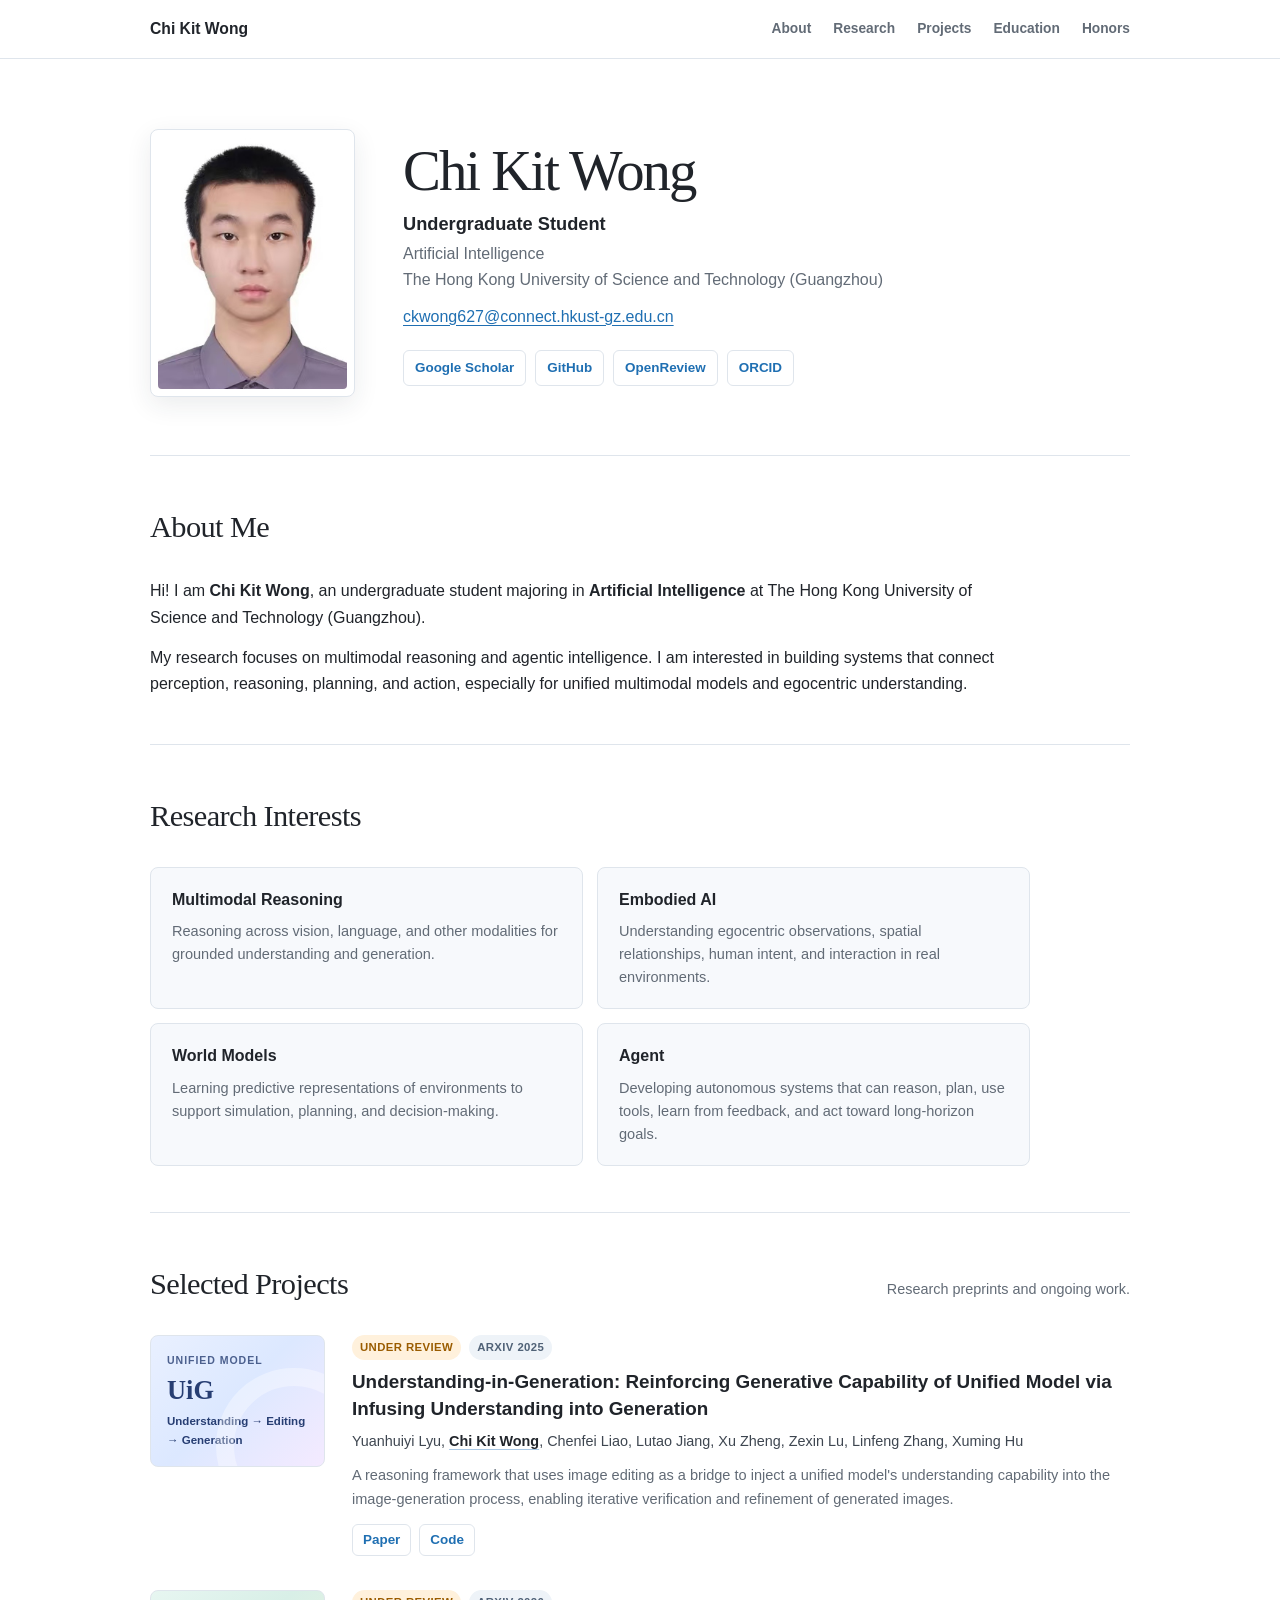
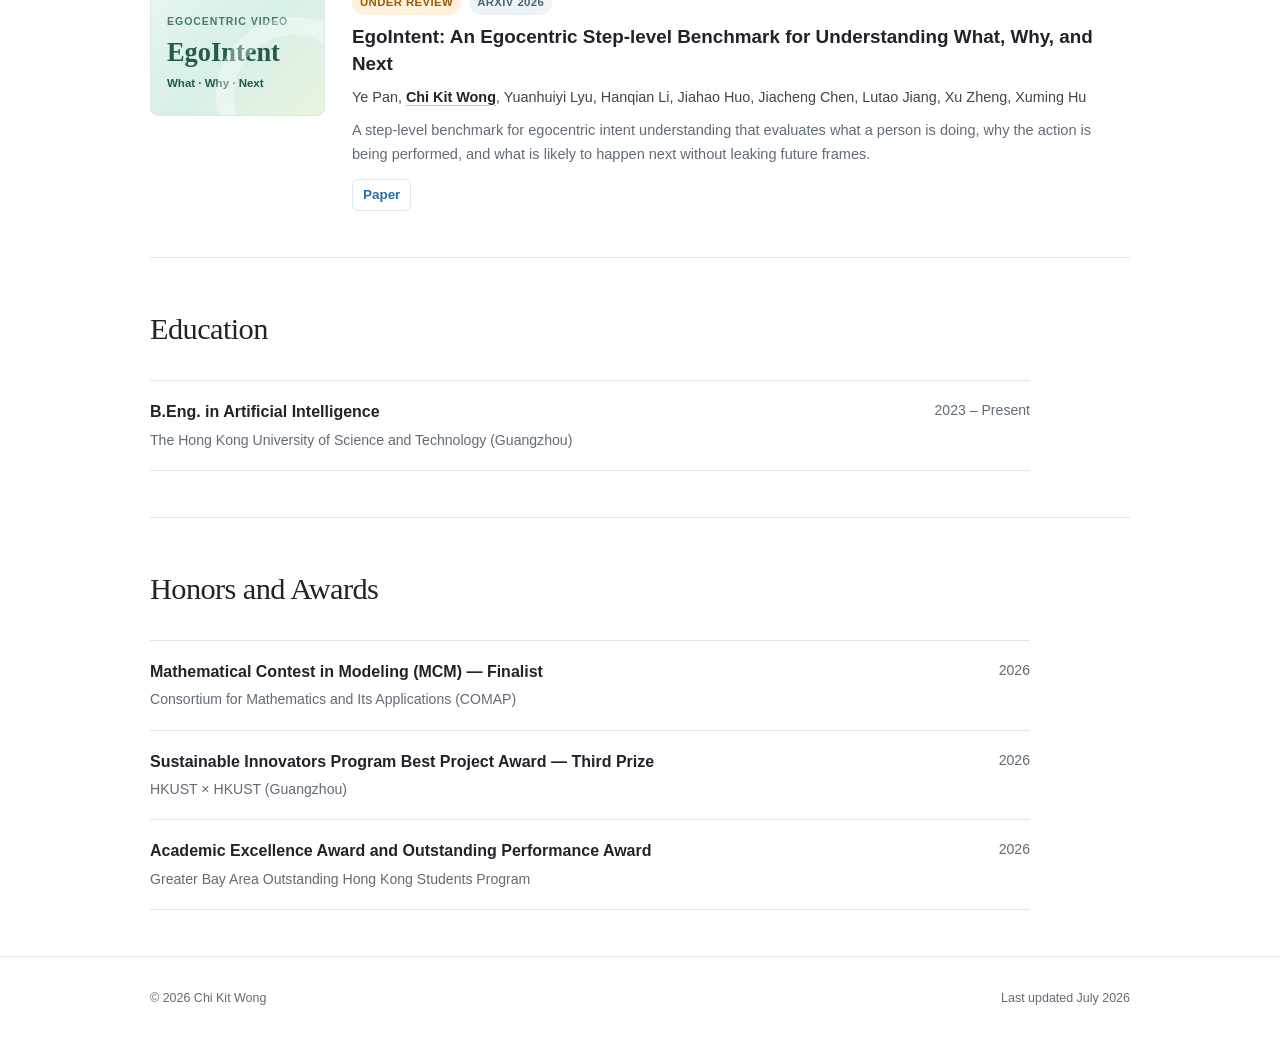
==== commit 35f8598d: "Update academic homepage" ====
--- a/index.html
+++ b/index.html
@@ -3,14 +3,50 @@
 <head>
   <meta charset="UTF-8" />
   <meta name="viewport" content="width=device-width, initial-scale=1.0" />
-  <meta name="description" content="Chi Kit Wong — Undergraduate student in Artificial Intelligence at HKUST (Guangzhou), interested in multimodal reasoning, embodied AI, world models, and agents." />
+  <meta name="description" content="Academic homepage of Chi Kit Wong (Chi-Kit Wong), an undergraduate researcher in Artificial Intelligence at HKUST (Guangzhou), working on multimodal reasoning, embodied AI, world models, and agents." />
   <meta name="author" content="Chi Kit Wong" />
-  <meta property="og:title" content="Chi Kit Wong" />
-  <meta property="og:description" content="Academic homepage of Chi Kit Wong, an undergraduate student in Artificial Intelligence at HKUST (Guangzhou)." />
-  <meta property="og:type" content="website" />
+  <meta name="robots" content="index, follow, max-image-preview:large" />
+  <link rel="canonical" href="https://chikit-wong.github.io/" />
+
+  <meta property="og:title" content="Chi Kit Wong | Academic Homepage" />
+  <meta property="og:description" content="Academic homepage of Chi Kit Wong, an undergraduate researcher in Artificial Intelligence at HKUST (Guangzhou)." />
+  <meta property="og:type" content="profile" />
+  <meta property="og:url" content="https://chikit-wong.github.io/" />
+  <meta property="og:site_name" content="Chi Kit Wong" />
   <meta property="og:image" content="https://chikit-wong.github.io/portrait.jpg" />
+  <meta property="og:image:alt" content="Portrait of Chi Kit Wong" />
+
+  <meta name="twitter:card" content="summary" />
+  <meta name="twitter:title" content="Chi Kit Wong | Academic Homepage" />
+  <meta name="twitter:description" content="Undergraduate researcher in Artificial Intelligence at HKUST (Guangzhou)." />
+  <meta name="twitter:image" content="https://chikit-wong.github.io/portrait.jpg" />
+
   <meta name="theme-color" content="#ffffff" />
-  <title>Chi Kit Wong</title>
+  <title>Chi Kit Wong | AI Undergraduate Researcher at HKUST(GZ)</title>
+
+  <script type="application/ld+json">
+  {
+    "@context": "https://schema.org",
+    "@type": "Person",
+    "name": "Chi Kit Wong",
+    "alternateName": ["Chi-Kit Wong", "Chi Kit WONG"],
+    "url": "https://chikit-wong.github.io/",
+    "image": "https://chikit-wong.github.io/portrait.jpg",
+    "email": "mailto:ckwong627@connect.hkust-gz.edu.cn",
+    "jobTitle": "Undergraduate Student in Artificial Intelligence",
+    "affiliation": {
+      "@type": "CollegeOrUniversity",
+      "name": "The Hong Kong University of Science and Technology (Guangzhou)",
+      "url": "https://www.hkust-gz.edu.cn/"
+    },
+    "sameAs": [
+      "https://github.com/Chikit-WONG",
+      "https://scholar.google.com/citations?user=vm7x8yEAAAAJ&hl=en",
+      "https://openreview.net/profile?id=~Chi_Kit_WONG1",
+      "https://orcid.org/0009-0007-6098-3239"
+    ]
+  }
+  </script>
   <link rel="stylesheet" href="style.css" />
 </head>
 <body>
@@ -178,6 +214,13 @@
       <div class="section-body timeline-list">
         <article class="timeline-item">
           <div>
+            <h3>Mathematical Contest in Modeling (MCM) — Finalist</h3>
+            <p>Consortium for Mathematics and Its Applications (COMAP)</p>
+          </div>
+          <span>2026</span>
+        </article>
+        <article class="timeline-item">
+          <div>
             <h3>Sustainable Innovators Program Best Project Award — Third Prize</h3>
             <p>HKUST × HKUST (Guangzhou)</p>
           </div>
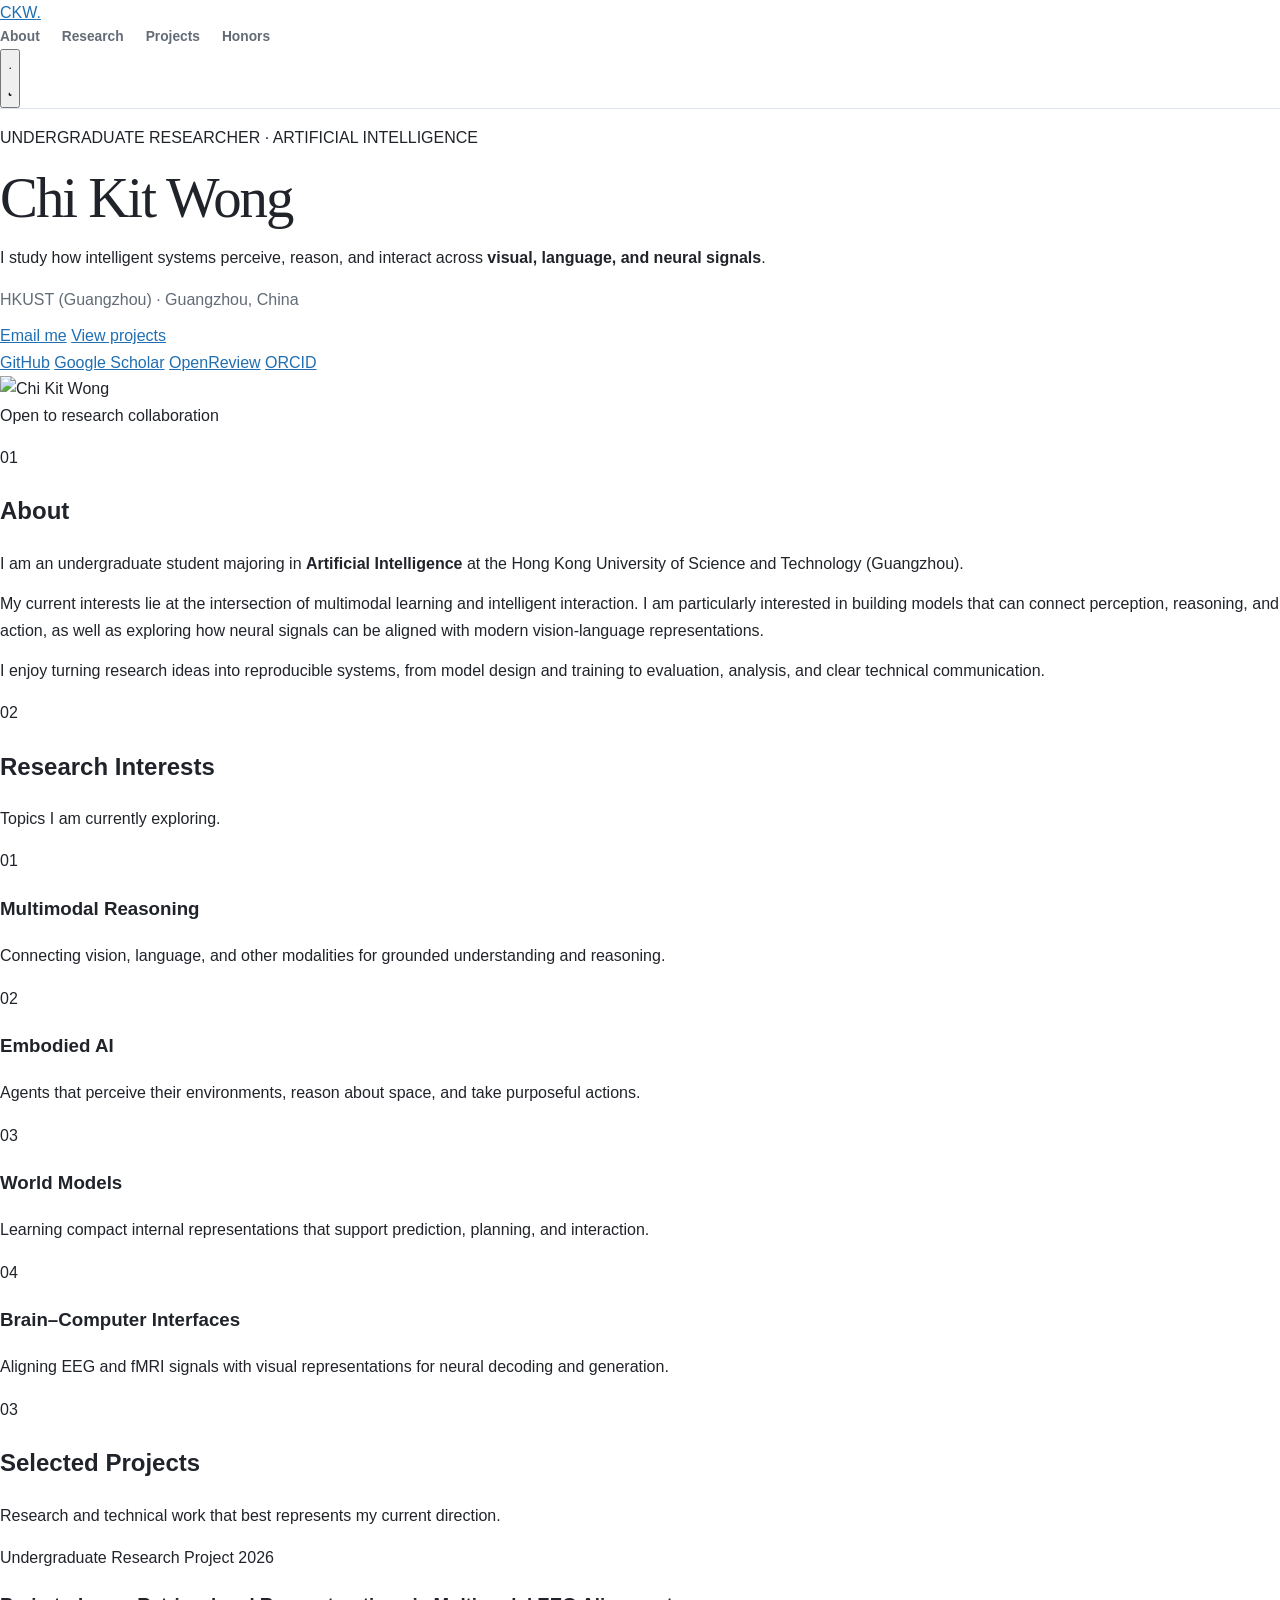
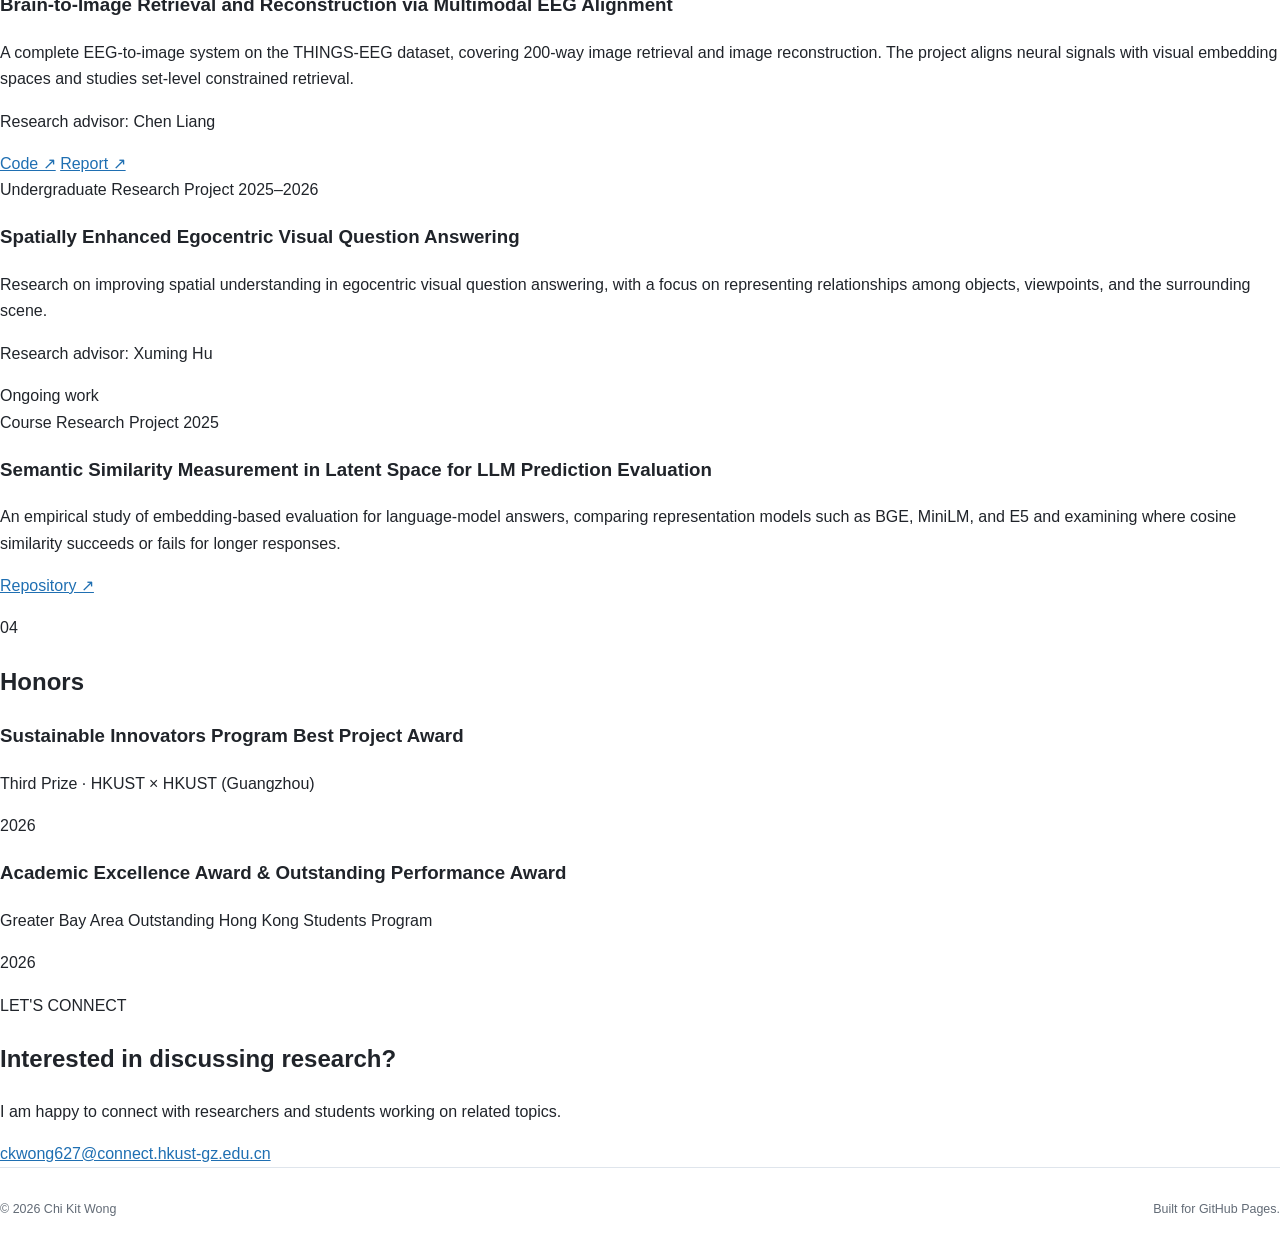
==== commit 8c205209: "Update academic homepage" ====
--- a/index.html
+++ b/index.html
@@ -3,41 +3,30 @@
 <head>
   <meta charset="UTF-8" />
   <meta name="viewport" content="width=device-width, initial-scale=1.0" />
-  <meta name="description" content="Academic homepage of Chi Kit Wong (Chi-Kit Wong), an undergraduate researcher in Artificial Intelligence at HKUST (Guangzhou), working on multimodal reasoning, embodied AI, world models, and agents." />
+  <meta name="description" content="Chi Kit Wong — Undergraduate student in Artificial Intelligence at HKUST (Guangzhou), interested in multimodal reasoning, embodied AI, world models, and brain–computer interfaces." />
   <meta name="author" content="Chi Kit Wong" />
-  <meta name="robots" content="index, follow, max-image-preview:large" />
-  <link rel="canonical" href="https://chikit-wong.github.io/" />
-
-  <meta property="og:title" content="Chi Kit Wong | Academic Homepage" />
-  <meta property="og:description" content="Academic homepage of Chi Kit Wong, an undergraduate researcher in Artificial Intelligence at HKUST (Guangzhou)." />
-  <meta property="og:type" content="profile" />
+  <meta name="robots" content="index, follow" />
+  <meta property="og:title" content="Chi Kit Wong" />
+  <meta property="og:description" content="Academic homepage of Chi Kit Wong, an undergraduate student in Artificial Intelligence at HKUST (Guangzhou)." />
+  <meta property="og:type" content="website" />
   <meta property="og:url" content="https://chikit-wong.github.io/" />
   <meta property="og:site_name" content="Chi Kit Wong" />
-  <meta property="og:image" content="https://chikit-wong.github.io/portrait.jpg" />
-  <meta property="og:image:alt" content="Portrait of Chi Kit Wong" />
-
-  <meta name="twitter:card" content="summary" />
-  <meta name="twitter:title" content="Chi Kit Wong | Academic Homepage" />
-  <meta name="twitter:description" content="Undergraduate researcher in Artificial Intelligence at HKUST (Guangzhou)." />
-  <meta name="twitter:image" content="https://chikit-wong.github.io/portrait.jpg" />
-
-  <meta name="theme-color" content="#ffffff" />
-  <title>Chi Kit Wong | AI Undergraduate Researcher at HKUST(GZ)</title>
-
+  <meta property="og:image" content="https://avatars.githubusercontent.com/u/144407980?v=4" />
+  <meta name="theme-color" content="#f7f5ef" />
+  <title>Chi Kit Wong</title>
+  <link rel="canonical" href="https://chikit-wong.github.io/" />
+  <link rel="stylesheet" href="style.css" />
   <script type="application/ld+json">
   {
     "@context": "https://schema.org",
     "@type": "Person",
     "name": "Chi Kit Wong",
-    "alternateName": ["Chi-Kit Wong", "Chi Kit WONG"],
     "url": "https://chikit-wong.github.io/",
-    "image": "https://chikit-wong.github.io/portrait.jpg",
+    "image": "https://avatars.githubusercontent.com/u/144407980?v=4",
     "email": "mailto:ckwong627@connect.hkust-gz.edu.cn",
-    "jobTitle": "Undergraduate Student in Artificial Intelligence",
     "affiliation": {
       "@type": "CollegeOrUniversity",
-      "name": "The Hong Kong University of Science and Technology (Guangzhou)",
-      "url": "https://www.hkust-gz.edu.cn/"
+      "name": "The Hong Kong University of Science and Technology (Guangzhou)"
     },
     "sameAs": [
       "https://github.com/Chikit-WONG",
@@ -47,200 +36,235 @@
     ]
   }
   </script>
-  <link rel="stylesheet" href="style.css" />
 </head>
 <body>
   <a class="skip-link" href="#main">Skip to content</a>
 
   <header class="site-header">
-    <div class="page-width nav-inner">
-      <a class="site-name" href="#top">Chi Kit Wong</a>
-      <button class="menu-button" id="menu-button" type="button" aria-label="Open navigation" aria-expanded="false">Menu</button>
-      <nav id="site-nav" aria-label="Primary navigation">
+    <div class="container nav-wrap">
+      <a class="brand" href="#top" aria-label="Back to top">CKW<span>.</span></a>
+      <nav aria-label="Primary navigation">
         <a href="#about">About</a>
         <a href="#research">Research</a>
         <a href="#projects">Projects</a>
-        <a href="#education">Education</a>
         <a href="#honors">Honors</a>
       </nav>
+      <button class="theme-toggle" id="theme-toggle" type="button" aria-label="Toggle color theme" title="Toggle color theme">
+        <svg class="sun" viewBox="0 0 24 24" aria-hidden="true"><circle cx="12" cy="12" r="4"></circle><path d="M12 2v2M12 20v2M4.93 4.93l1.42 1.42M17.66 17.66l1.41 1.41M2 12h2M20 12h2M4.93 19.07l1.42-1.42M17.66 6.34l1.41-1.41"></path></svg>
+        <svg class="moon" viewBox="0 0 24 24" aria-hidden="true"><path d="M21 12.79A9 9 0 1 1 11.21 3 7 7 0 0 0 21 12.79z"></path></svg>
+      </button>
     </div>
   </header>
 
-  <main id="main" class="page-width">
-    <section class="profile" id="top">
-      <div class="profile-photo-wrap">
-        <img class="profile-photo" src="portrait.jpg" alt="Portrait of Chi Kit Wong" />
-      </div>
-      <div class="profile-info">
-        <h1>Chi Kit Wong</h1>
-        <p class="role">Undergraduate Student</p>
-        <p class="affiliation">Artificial Intelligence<br />The Hong Kong University of Science and Technology (Guangzhou)</p>
-        <a class="email" href="mailto:ckwong627@connect.hkust-gz.edu.cn">ckwong627@connect.hkust-gz.edu.cn</a>
-
-        <div class="profile-links" aria-label="Academic and professional profiles">
-          <a href="https://scholar.google.com/citations?user=vm7x8yEAAAAJ&hl=en" target="_blank" rel="noreferrer">Google Scholar</a>
-          <a href="https://github.com/Chikit-WONG" target="_blank" rel="noreferrer">GitHub</a>
-          <a href="https://openreview.net/profile?id=~Chi_Kit_WONG1" target="_blank" rel="noreferrer">OpenReview</a>
-          <a href="https://orcid.org/0009-0007-6098-3239" target="_blank" rel="noreferrer">ORCID</a>
-        </div>
-      </div>
-    </section>
-
-    <section class="content-section" id="about">
-      <h2>About Me</h2>
-      <div class="section-body prose">
-        <p>
-          Hi! I am <strong>Chi Kit Wong</strong>, an undergraduate student majoring in
-          <strong>Artificial Intelligence</strong> at The Hong Kong University of Science and Technology
-          (Guangzhou).
-        </p>
-        <p>
-          My research focuses on multimodal reasoning and agentic intelligence. I am interested in
-          building systems that connect perception, reasoning, planning, and action, especially for
-          unified multimodal models and egocentric understanding.
-        </p>
-      </div>
-    </section>
-
-    <section class="content-section" id="research">
-      <h2>Research Interests</h2>
-      <div class="section-body interest-list">
-        <article>
-          <h3>Multimodal Reasoning</h3>
-          <p>Reasoning across vision, language, and other modalities for grounded understanding and generation.</p>
-        </article>
-        <article>
-          <h3>Embodied AI</h3>
-          <p>Understanding egocentric observations, spatial relationships, human intent, and interaction in real environments.</p>
-        </article>
-        <article>
-          <h3>World Models</h3>
-          <p>Learning predictive representations of environments to support simulation, planning, and decision-making.</p>
-        </article>
-        <article>
-          <h3>Agent</h3>
-          <p>Developing autonomous systems that can reason, plan, use tools, learn from feedback, and act toward long-horizon goals.</p>
-        </article>
-      </div>
-    </section>
-
-    <section class="content-section" id="projects">
-      <div class="section-title-row">
-        <h2>Selected Projects</h2>
-        <p>Research preprints and ongoing work.</p>
-      </div>
-
-      <div class="publication-list">
-        <article class="publication">
-          <div class="paper-visual paper-visual-uig" aria-hidden="true">
-            <span class="paper-kicker">Unified Model</span>
-            <strong>UiG</strong>
-            <span>Understanding → Editing → Generation</span>
-          </div>
-          <div class="paper-content">
-            <div class="paper-labels">
-              <span class="status">Under Review</span>
-              <span class="year">arXiv 2025</span>
-            </div>
-            <h3>
-              <a href="https://arxiv.org/abs/2509.18639" target="_blank" rel="noreferrer">
-                Understanding-in-Generation: Reinforcing Generative Capability of Unified Model via Infusing Understanding into Generation
-              </a>
-            </h3>
-            <p class="authors">
-              Yuanhuiyi Lyu, <strong>Chi Kit Wong</strong>, Chenfei Liao, Lutao Jiang, Xu Zheng,
-              Zexin Lu, Linfeng Zhang, Xuming Hu
-            </p>
-            <p class="paper-summary">
-              A reasoning framework that uses image editing as a bridge to inject a unified model's
-              understanding capability into the image-generation process, enabling iterative verification
-              and refinement of generated images.
-            </p>
-            <div class="paper-links">
-              <a href="https://arxiv.org/abs/2509.18639" target="_blank" rel="noreferrer">Paper</a>
-              <a href="https://github.com/QC-LY/UiG" target="_blank" rel="noreferrer">Code</a>
-            </div>
-          </div>
-        </article>
-
-        <article class="publication">
-          <div class="paper-visual paper-visual-ego" aria-hidden="true">
-            <span class="paper-kicker">Egocentric Video</span>
-            <strong>EgoIntent</strong>
-            <span>What · Why · Next</span>
-          </div>
-          <div class="paper-content">
-            <div class="paper-labels">
-              <span class="status">Under Review</span>
-              <span class="year">arXiv 2026</span>
-            </div>
-            <h3>
-              <a href="https://arxiv.org/abs/2603.12147" target="_blank" rel="noreferrer">
-                EgoIntent: An Egocentric Step-level Benchmark for Understanding What, Why, and Next
-              </a>
-            </h3>
-            <p class="authors">
-              Ye Pan, <strong>Chi Kit Wong</strong>, Yuanhuiyi Lyu, Hanqian Li, Jiahao Huo,
-              Jiacheng Chen, Lutao Jiang, Xu Zheng, Xuming Hu
-            </p>
-            <p class="paper-summary">
-              A step-level benchmark for egocentric intent understanding that evaluates what a person is
-              doing, why the action is being performed, and what is likely to happen next without leaking
-              future frames.
-            </p>
-            <div class="paper-links">
-              <a href="https://arxiv.org/abs/2603.12147" target="_blank" rel="noreferrer">Paper</a>
-            </div>
-          </div>
-        </article>
-      </div>
-    </section>
-
-    <section class="content-section" id="education">
-      <h2>Education</h2>
-      <div class="section-body timeline-list">
-        <article class="timeline-item">
+  <main id="main">
+    <section class="hero" id="top">
+      <div class="container hero-grid">
+        <div class="hero-copy reveal">
+          <p class="eyebrow">UNDERGRADUATE RESEARCHER · ARTIFICIAL INTELLIGENCE</p>
+          <h1>Chi Kit Wong</h1>
+          <p class="hero-lead">
+            I study how intelligent systems perceive, reason, and interact across
+            <strong>visual, language, and neural signals</strong>.
+          </p>
+          <p class="affiliation">HKUST (Guangzhou) · Guangzhou, China</p>
+          <div class="hero-actions">
+            <a class="button primary" href="mailto:ckwong627@connect.hkust-gz.edu.cn">Email me</a>
+            <a class="button secondary" href="#projects">View projects</a>
+          </div>
+          <div class="social-row" aria-label="Academic profiles">
+            <a href="https://github.com/Chikit-WONG" target="_blank" rel="noreferrer" aria-label="GitHub">GitHub</a>
+            <a href="https://scholar.google.com/citations?user=vm7x8yEAAAAJ&hl=en" target="_blank" rel="noreferrer" aria-label="Google Scholar">Google Scholar</a>
+            <a href="https://openreview.net/profile?id=~Chi_Kit_WONG1" target="_blank" rel="noreferrer" aria-label="OpenReview">OpenReview</a>
+            <a href="https://orcid.org/0009-0007-6098-3239" target="_blank" rel="noreferrer" aria-label="ORCID">ORCID</a>
+          </div>
+        </div>
+
+        <div class="portrait-wrap reveal" aria-label="Portrait of Chi Kit Wong">
+          <div class="portrait-frame">
+            <img src="https://avatars.githubusercontent.com/u/144407980?v=4" alt="Chi Kit Wong" />
+          </div>
+          <div class="portrait-note">
+            <span class="status-dot" aria-hidden="true"></span>
+            Open to research collaboration
+          </div>
+        </div>
+      </div>
+    </section>
+
+    <section class="section" id="about">
+      <div class="container two-col">
+        <div>
+          <p class="section-index">01</p>
+          <h2>About</h2>
+        </div>
+        <div class="prose reveal">
+          <p>
+            I am an undergraduate student majoring in <strong>Artificial Intelligence</strong>
+            at the Hong Kong University of Science and Technology (Guangzhou).
+          </p>
+          <p>
+            My current interests lie at the intersection of multimodal learning and intelligent
+            interaction. I am particularly interested in building models that can connect perception,
+            reasoning, and action, as well as exploring how neural signals can be aligned with modern
+            vision-language representations.
+          </p>
+          <p>
+            I enjoy turning research ideas into reproducible systems, from model design and training
+            to evaluation, analysis, and clear technical communication.
+          </p>
+        </div>
+      </div>
+    </section>
+
+    <section class="section tinted" id="research">
+      <div class="container">
+        <div class="section-heading">
           <div>
-            <h3>B.Eng. in Artificial Intelligence</h3>
-            <p>The Hong Kong University of Science and Technology (Guangzhou)</p>
-          </div>
-          <span>2023 – Present</span>
-        </article>
-      </div>
-    </section>
-
-    <section class="content-section" id="honors">
-      <h2>Honors and Awards</h2>
-      <div class="section-body timeline-list">
-        <article class="timeline-item">
+            <p class="section-index">02</p>
+            <h2>Research Interests</h2>
+          </div>
+          <p>Topics I am currently exploring.</p>
+        </div>
+        <div class="interest-grid">
+          <article class="interest-card reveal">
+            <span>01</span>
+            <h3>Multimodal Reasoning</h3>
+            <p>Connecting vision, language, and other modalities for grounded understanding and reasoning.</p>
+          </article>
+          <article class="interest-card reveal">
+            <span>02</span>
+            <h3>Embodied AI</h3>
+            <p>Agents that perceive their environments, reason about space, and take purposeful actions.</p>
+          </article>
+          <article class="interest-card reveal">
+            <span>03</span>
+            <h3>World Models</h3>
+            <p>Learning compact internal representations that support prediction, planning, and interaction.</p>
+          </article>
+          <article class="interest-card reveal">
+            <span>04</span>
+            <h3>Brain–Computer Interfaces</h3>
+            <p>Aligning EEG and fMRI signals with visual representations for neural decoding and generation.</p>
+          </article>
+        </div>
+      </div>
+    </section>
+
+    <section class="section" id="projects">
+      <div class="container">
+        <div class="section-heading">
           <div>
-            <h3>Mathematical Contest in Modeling (MCM) — Finalist</h3>
-            <p>Consortium for Mathematics and Its Applications (COMAP)</p>
-          </div>
-          <span>2026</span>
-        </article>
-        <article class="timeline-item">
-          <div>
-            <h3>Sustainable Innovators Program Best Project Award — Third Prize</h3>
-            <p>HKUST × HKUST (Guangzhou)</p>
-          </div>
-          <span>2026</span>
-        </article>
-        <article class="timeline-item">
-          <div>
-            <h3>Academic Excellence Award and Outstanding Performance Award</h3>
-            <p>Greater Bay Area Outstanding Hong Kong Students Program</p>
-          </div>
-          <span>2026</span>
-        </article>
+            <p class="section-index">03</p>
+            <h2>Selected Projects</h2>
+          </div>
+          <p>Research and technical work that best represents my current direction.</p>
+        </div>
+
+        <div class="project-list">
+          <article class="project reveal">
+            <div class="project-meta">
+              <span>Undergraduate Research Project</span>
+              <span>2026</span>
+            </div>
+            <div class="project-body">
+              <div>
+                <h3>Brain-to-Image Retrieval and Reconstruction via Multimodal EEG Alignment</h3>
+                <p>
+                  A complete EEG-to-image system on the THINGS-EEG dataset, covering 200-way image
+                  retrieval and image reconstruction. The project aligns neural signals with visual
+                  embedding spaces and studies set-level constrained retrieval.
+                </p>
+                <p class="advisor">Research advisor: Chen Liang</p>
+              </div>
+              <div class="project-links">
+                <a href="https://github.com/Chikit-WONG/DL_Project" target="_blank" rel="noreferrer">Code ↗</a>
+                <a href="https://github.com/Chikit-WONG/Brain-to-Image-Retrieval-and-Reconstructionvia-Multi-Modal-EEG-Alignment" target="_blank" rel="noreferrer">Report ↗</a>
+              </div>
+            </div>
+          </article>
+
+          <article class="project reveal">
+            <div class="project-meta">
+              <span>Undergraduate Research Project</span>
+              <span>2025–2026</span>
+            </div>
+            <div class="project-body">
+              <div>
+                <h3>Spatially Enhanced Egocentric Visual Question Answering</h3>
+                <p>
+                  Research on improving spatial understanding in egocentric visual question answering,
+                  with a focus on representing relationships among objects, viewpoints, and the surrounding scene.
+                </p>
+                <p class="advisor">Research advisor: Xuming Hu</p>
+              </div>
+              <div class="project-links">
+                <span class="muted-link">Ongoing work</span>
+              </div>
+            </div>
+          </article>
+
+          <article class="project reveal">
+            <div class="project-meta">
+              <span>Course Research Project</span>
+              <span>2025</span>
+            </div>
+            <div class="project-body">
+              <div>
+                <h3>Semantic Similarity Measurement in Latent Space for LLM Prediction Evaluation</h3>
+                <p>
+                  An empirical study of embedding-based evaluation for language-model answers, comparing
+                  representation models such as BGE, MiniLM, and E5 and examining where cosine similarity
+                  succeeds or fails for longer responses.
+                </p>
+              </div>
+              <div class="project-links">
+                <a href="https://github.com/Chikit-WONG/2025Fall_DSAA2011_Course_Project" target="_blank" rel="noreferrer">Repository ↗</a>
+              </div>
+            </div>
+          </article>
+        </div>
+      </div>
+    </section>
+
+    <section class="section tinted" id="honors">
+      <div class="container two-col">
+        <div>
+          <p class="section-index">04</p>
+          <h2>Honors</h2>
+        </div>
+        <div class="honor-list reveal">
+          <div class="honor-item">
+            <div>
+              <h3>Sustainable Innovators Program Best Project Award</h3>
+              <p>Third Prize · HKUST × HKUST (Guangzhou)</p>
+            </div>
+            <span>2026</span>
+          </div>
+          <div class="honor-item">
+            <div>
+              <h3>Academic Excellence Award & Outstanding Performance Award</h3>
+              <p>Greater Bay Area Outstanding Hong Kong Students Program</p>
+            </div>
+            <span>2026</span>
+          </div>
+        </div>
+      </div>
+    </section>
+
+    <section class="contact section">
+      <div class="container contact-inner reveal">
+        <p class="eyebrow">LET'S CONNECT</p>
+        <h2>Interested in discussing research?</h2>
+        <p>I am happy to connect with researchers and students working on related topics.</p>
+        <a class="button primary" href="mailto:ckwong627@connect.hkust-gz.edu.cn">ckwong627@connect.hkust-gz.edu.cn</a>
       </div>
     </section>
   </main>
 
   <footer>
-    <div class="page-width footer-inner">
+    <div class="container footer-inner">
       <p>© <span id="year"></span> Chi Kit Wong</p>
-      <p>Last updated July 2026</p>
+      <p>Built for GitHub Pages.</p>
     </div>
   </footer>
 
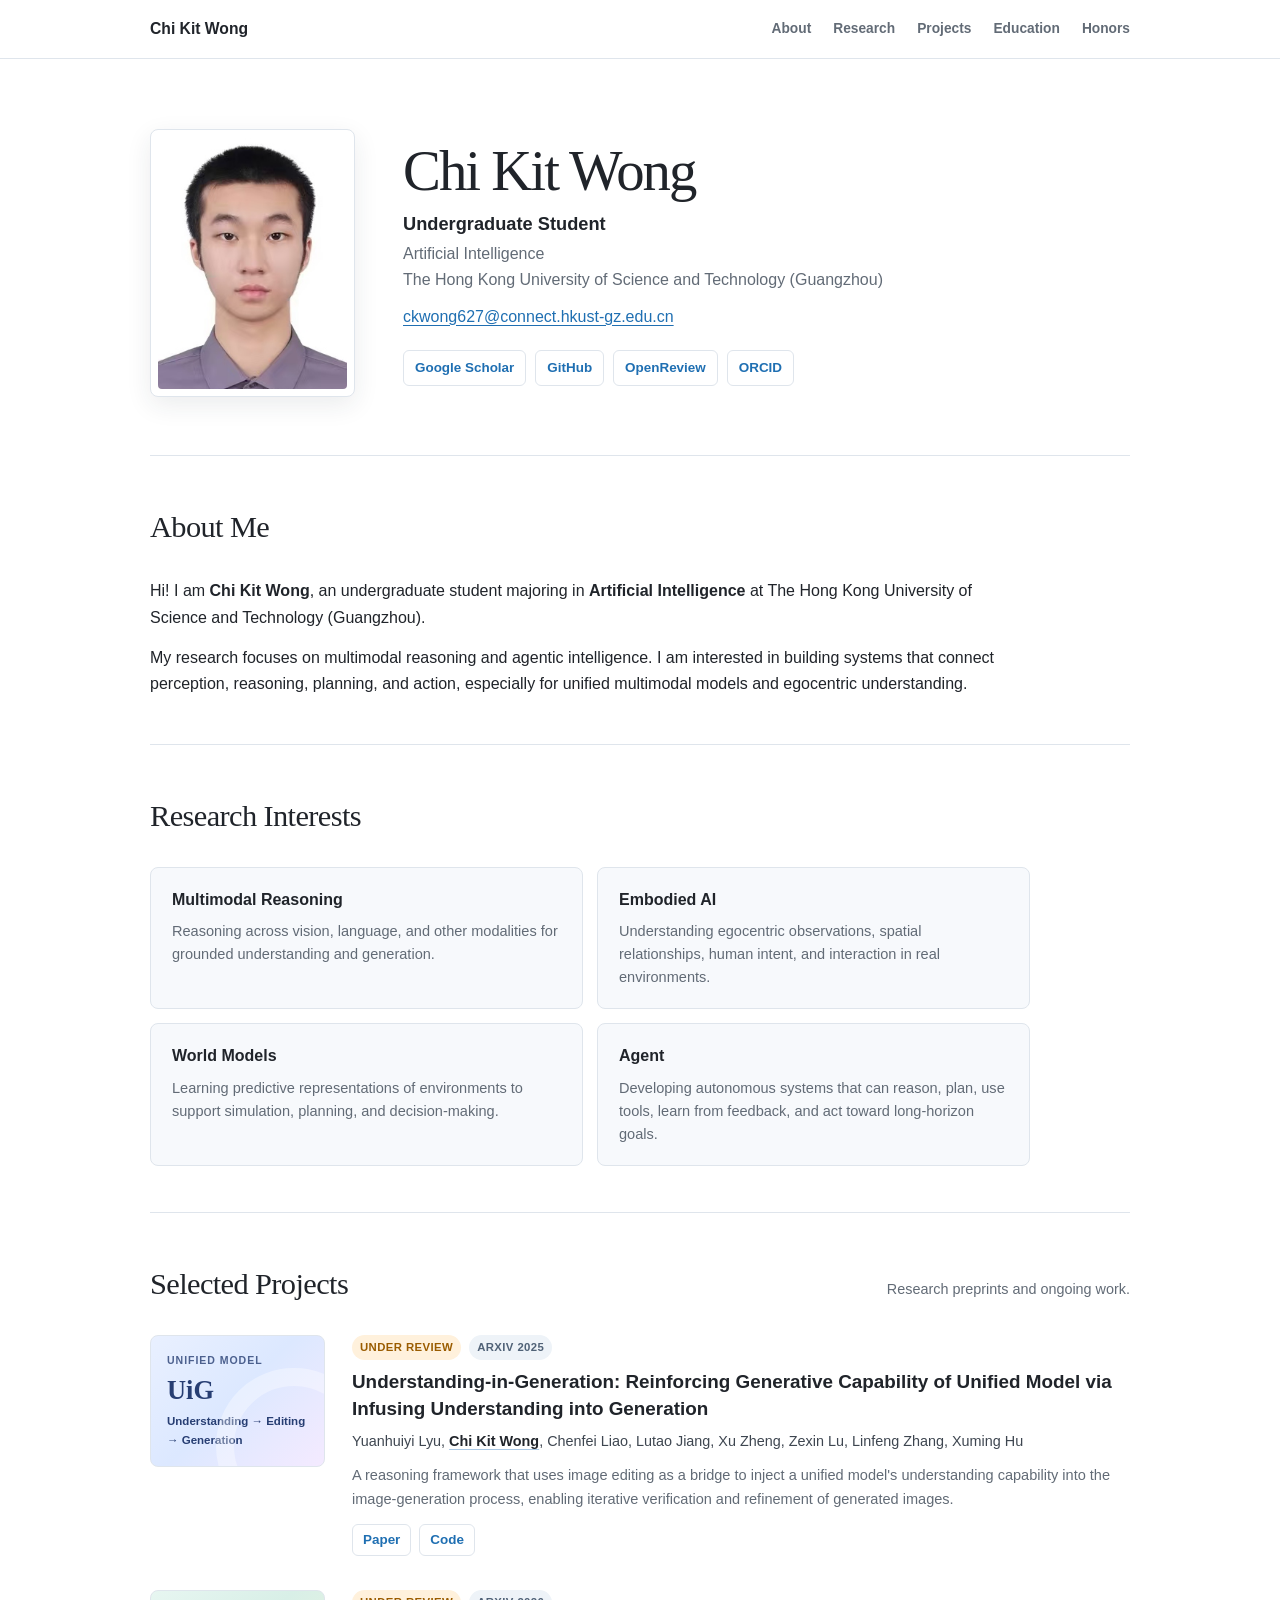
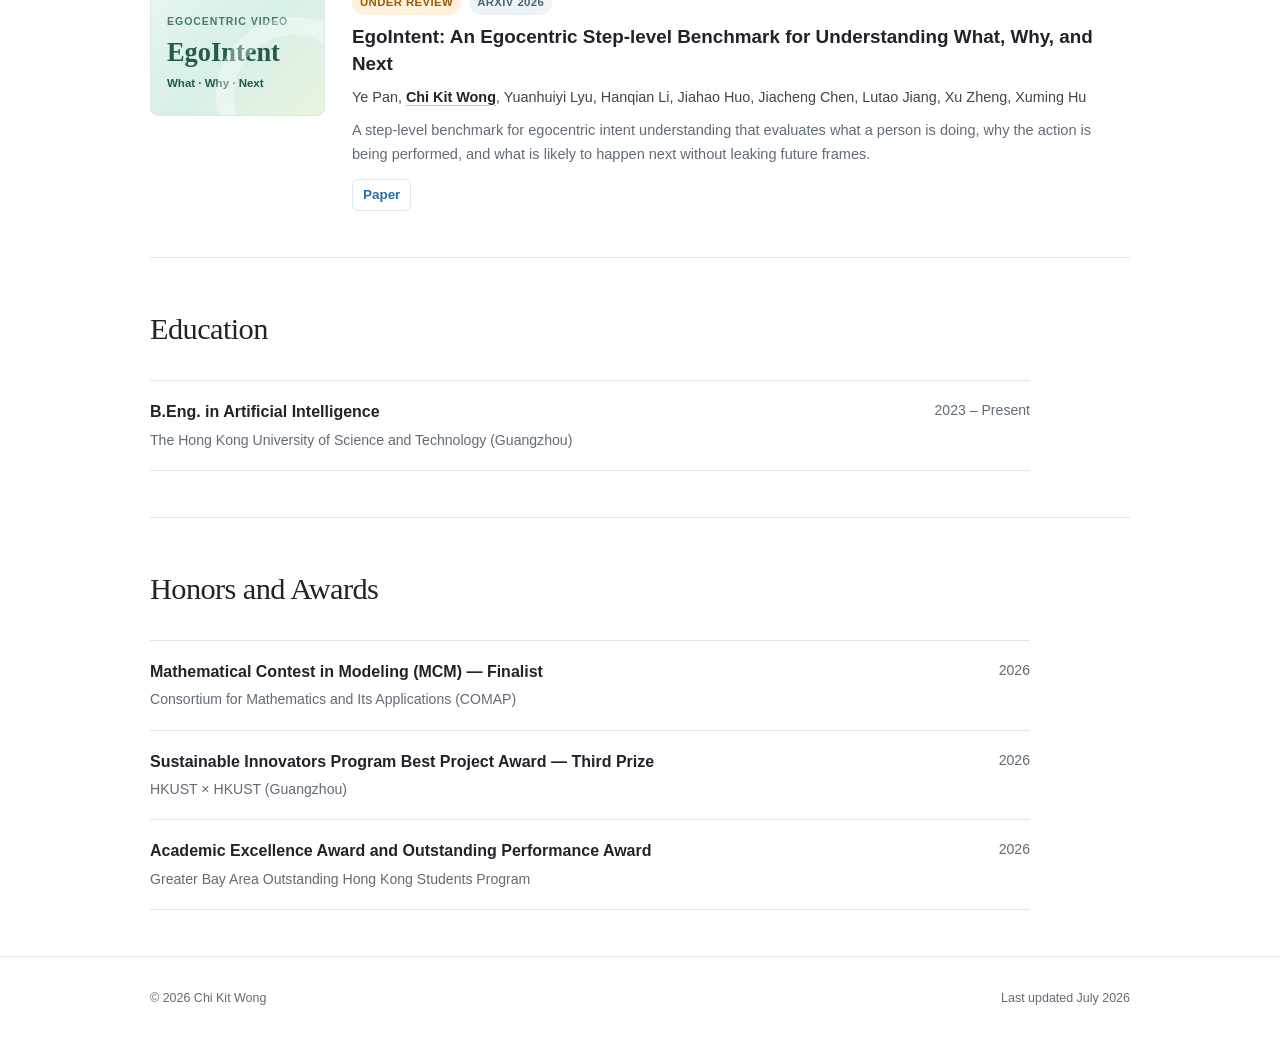
==== commit f31d3ac9: "Update academic homepage" ====
--- a/index.html
+++ b/index.html
@@ -3,30 +3,41 @@
 <head>
   <meta charset="UTF-8" />
   <meta name="viewport" content="width=device-width, initial-scale=1.0" />
-  <meta name="description" content="Chi Kit Wong — Undergraduate student in Artificial Intelligence at HKUST (Guangzhou), interested in multimodal reasoning, embodied AI, world models, and brain–computer interfaces." />
+  <meta name="description" content="Academic homepage of Chi Kit Wong (Chi-Kit Wong), an undergraduate researcher in Artificial Intelligence at HKUST (Guangzhou), working on multimodal reasoning, embodied AI, world models, and agents." />
   <meta name="author" content="Chi Kit Wong" />
-  <meta name="robots" content="index, follow" />
-  <meta property="og:title" content="Chi Kit Wong" />
-  <meta property="og:description" content="Academic homepage of Chi Kit Wong, an undergraduate student in Artificial Intelligence at HKUST (Guangzhou)." />
-  <meta property="og:type" content="website" />
+  <meta name="robots" content="index, follow, max-image-preview:large" />
+  <link rel="canonical" href="https://chikit-wong.github.io/" />
+
+  <meta property="og:title" content="Chi Kit Wong | Academic Homepage" />
+  <meta property="og:description" content="Academic homepage of Chi Kit Wong, an undergraduate researcher in Artificial Intelligence at HKUST (Guangzhou)." />
+  <meta property="og:type" content="profile" />
   <meta property="og:url" content="https://chikit-wong.github.io/" />
   <meta property="og:site_name" content="Chi Kit Wong" />
-  <meta property="og:image" content="https://avatars.githubusercontent.com/u/144407980?v=4" />
-  <meta name="theme-color" content="#f7f5ef" />
-  <title>Chi Kit Wong</title>
-  <link rel="canonical" href="https://chikit-wong.github.io/" />
-  <link rel="stylesheet" href="style.css" />
+  <meta property="og:image" content="https://chikit-wong.github.io/portrait.jpg" />
+  <meta property="og:image:alt" content="Portrait of Chi Kit Wong" />
+
+  <meta name="twitter:card" content="summary" />
+  <meta name="twitter:title" content="Chi Kit Wong | Academic Homepage" />
+  <meta name="twitter:description" content="Undergraduate researcher in Artificial Intelligence at HKUST (Guangzhou)." />
+  <meta name="twitter:image" content="https://chikit-wong.github.io/portrait.jpg" />
+
+  <meta name="theme-color" content="#ffffff" />
+  <title>Chi Kit Wong | AI Undergraduate Researcher at HKUST(GZ)</title>
+
   <script type="application/ld+json">
   {
     "@context": "https://schema.org",
     "@type": "Person",
     "name": "Chi Kit Wong",
+    "alternateName": ["Chi-Kit Wong", "Chi Kit WONG"],
     "url": "https://chikit-wong.github.io/",
-    "image": "https://avatars.githubusercontent.com/u/144407980?v=4",
+    "image": "https://chikit-wong.github.io/portrait.jpg",
     "email": "mailto:ckwong627@connect.hkust-gz.edu.cn",
+    "jobTitle": "Undergraduate Student in Artificial Intelligence",
     "affiliation": {
       "@type": "CollegeOrUniversity",
-      "name": "The Hong Kong University of Science and Technology (Guangzhou)"
+      "name": "The Hong Kong University of Science and Technology (Guangzhou)",
+      "url": "https://www.hkust-gz.edu.cn/"
     },
     "sameAs": [
       "https://github.com/Chikit-WONG",
@@ -36,235 +47,200 @@
     ]
   }
   </script>
+  <link rel="stylesheet" href="style.css" />
 </head>
 <body>
   <a class="skip-link" href="#main">Skip to content</a>
 
   <header class="site-header">
-    <div class="container nav-wrap">
-      <a class="brand" href="#top" aria-label="Back to top">CKW<span>.</span></a>
-      <nav aria-label="Primary navigation">
+    <div class="page-width nav-inner">
+      <a class="site-name" href="#top">Chi Kit Wong</a>
+      <button class="menu-button" id="menu-button" type="button" aria-label="Open navigation" aria-expanded="false">Menu</button>
+      <nav id="site-nav" aria-label="Primary navigation">
         <a href="#about">About</a>
         <a href="#research">Research</a>
         <a href="#projects">Projects</a>
+        <a href="#education">Education</a>
         <a href="#honors">Honors</a>
       </nav>
-      <button class="theme-toggle" id="theme-toggle" type="button" aria-label="Toggle color theme" title="Toggle color theme">
-        <svg class="sun" viewBox="0 0 24 24" aria-hidden="true"><circle cx="12" cy="12" r="4"></circle><path d="M12 2v2M12 20v2M4.93 4.93l1.42 1.42M17.66 17.66l1.41 1.41M2 12h2M20 12h2M4.93 19.07l1.42-1.42M17.66 6.34l1.41-1.41"></path></svg>
-        <svg class="moon" viewBox="0 0 24 24" aria-hidden="true"><path d="M21 12.79A9 9 0 1 1 11.21 3 7 7 0 0 0 21 12.79z"></path></svg>
-      </button>
     </div>
   </header>
 
-  <main id="main">
-    <section class="hero" id="top">
-      <div class="container hero-grid">
-        <div class="hero-copy reveal">
-          <p class="eyebrow">UNDERGRADUATE RESEARCHER · ARTIFICIAL INTELLIGENCE</p>
-          <h1>Chi Kit Wong</h1>
-          <p class="hero-lead">
-            I study how intelligent systems perceive, reason, and interact across
-            <strong>visual, language, and neural signals</strong>.
-          </p>
-          <p class="affiliation">HKUST (Guangzhou) · Guangzhou, China</p>
-          <div class="hero-actions">
-            <a class="button primary" href="mailto:ckwong627@connect.hkust-gz.edu.cn">Email me</a>
-            <a class="button secondary" href="#projects">View projects</a>
-          </div>
-          <div class="social-row" aria-label="Academic profiles">
-            <a href="https://github.com/Chikit-WONG" target="_blank" rel="noreferrer" aria-label="GitHub">GitHub</a>
-            <a href="https://scholar.google.com/citations?user=vm7x8yEAAAAJ&hl=en" target="_blank" rel="noreferrer" aria-label="Google Scholar">Google Scholar</a>
-            <a href="https://openreview.net/profile?id=~Chi_Kit_WONG1" target="_blank" rel="noreferrer" aria-label="OpenReview">OpenReview</a>
-            <a href="https://orcid.org/0009-0007-6098-3239" target="_blank" rel="noreferrer" aria-label="ORCID">ORCID</a>
-          </div>
+  <main id="main" class="page-width">
+    <section class="profile" id="top">
+      <div class="profile-photo-wrap">
+        <img class="profile-photo" src="portrait.jpg" alt="Portrait of Chi Kit Wong" />
+      </div>
+      <div class="profile-info">
+        <h1>Chi Kit Wong</h1>
+        <p class="role">Undergraduate Student</p>
+        <p class="affiliation">Artificial Intelligence<br />The Hong Kong University of Science and Technology (Guangzhou)</p>
+        <a class="email" href="mailto:ckwong627@connect.hkust-gz.edu.cn">ckwong627@connect.hkust-gz.edu.cn</a>
+
+        <div class="profile-links" aria-label="Academic and professional profiles">
+          <a href="https://scholar.google.com/citations?user=vm7x8yEAAAAJ&hl=en" target="_blank" rel="noreferrer">Google Scholar</a>
+          <a href="https://github.com/Chikit-WONG" target="_blank" rel="noreferrer">GitHub</a>
+          <a href="https://openreview.net/profile?id=~Chi_Kit_WONG1" target="_blank" rel="noreferrer">OpenReview</a>
+          <a href="https://orcid.org/0009-0007-6098-3239" target="_blank" rel="noreferrer">ORCID</a>
         </div>
-
-        <div class="portrait-wrap reveal" aria-label="Portrait of Chi Kit Wong">
-          <div class="portrait-frame">
-            <img src="https://avatars.githubusercontent.com/u/144407980?v=4" alt="Chi Kit Wong" />
-          </div>
-          <div class="portrait-note">
-            <span class="status-dot" aria-hidden="true"></span>
-            Open to research collaboration
-          </div>
-        </div>
-      </div>
-    </section>
-
-    <section class="section" id="about">
-      <div class="container two-col">
-        <div>
-          <p class="section-index">01</p>
-          <h2>About</h2>
-        </div>
-        <div class="prose reveal">
-          <p>
-            I am an undergraduate student majoring in <strong>Artificial Intelligence</strong>
-            at the Hong Kong University of Science and Technology (Guangzhou).
-          </p>
-          <p>
-            My current interests lie at the intersection of multimodal learning and intelligent
-            interaction. I am particularly interested in building models that can connect perception,
-            reasoning, and action, as well as exploring how neural signals can be aligned with modern
-            vision-language representations.
-          </p>
-          <p>
-            I enjoy turning research ideas into reproducible systems, from model design and training
-            to evaluation, analysis, and clear technical communication.
-          </p>
-        </div>
-      </div>
-    </section>
-
-    <section class="section tinted" id="research">
-      <div class="container">
-        <div class="section-heading">
-          <div>
-            <p class="section-index">02</p>
-            <h2>Research Interests</h2>
-          </div>
-          <p>Topics I am currently exploring.</p>
-        </div>
-        <div class="interest-grid">
-          <article class="interest-card reveal">
-            <span>01</span>
-            <h3>Multimodal Reasoning</h3>
-            <p>Connecting vision, language, and other modalities for grounded understanding and reasoning.</p>
-          </article>
-          <article class="interest-card reveal">
-            <span>02</span>
-            <h3>Embodied AI</h3>
-            <p>Agents that perceive their environments, reason about space, and take purposeful actions.</p>
-          </article>
-          <article class="interest-card reveal">
-            <span>03</span>
-            <h3>World Models</h3>
-            <p>Learning compact internal representations that support prediction, planning, and interaction.</p>
-          </article>
-          <article class="interest-card reveal">
-            <span>04</span>
-            <h3>Brain–Computer Interfaces</h3>
-            <p>Aligning EEG and fMRI signals with visual representations for neural decoding and generation.</p>
-          </article>
-        </div>
-      </div>
-    </section>
-
-    <section class="section" id="projects">
-      <div class="container">
-        <div class="section-heading">
-          <div>
-            <p class="section-index">03</p>
-            <h2>Selected Projects</h2>
-          </div>
-          <p>Research and technical work that best represents my current direction.</p>
-        </div>
-
-        <div class="project-list">
-          <article class="project reveal">
-            <div class="project-meta">
-              <span>Undergraduate Research Project</span>
-              <span>2026</span>
-            </div>
-            <div class="project-body">
-              <div>
-                <h3>Brain-to-Image Retrieval and Reconstruction via Multimodal EEG Alignment</h3>
-                <p>
-                  A complete EEG-to-image system on the THINGS-EEG dataset, covering 200-way image
-                  retrieval and image reconstruction. The project aligns neural signals with visual
-                  embedding spaces and studies set-level constrained retrieval.
-                </p>
-                <p class="advisor">Research advisor: Chen Liang</p>
-              </div>
-              <div class="project-links">
-                <a href="https://github.com/Chikit-WONG/DL_Project" target="_blank" rel="noreferrer">Code ↗</a>
-                <a href="https://github.com/Chikit-WONG/Brain-to-Image-Retrieval-and-Reconstructionvia-Multi-Modal-EEG-Alignment" target="_blank" rel="noreferrer">Report ↗</a>
-              </div>
-            </div>
-          </article>
-
-          <article class="project reveal">
-            <div class="project-meta">
-              <span>Undergraduate Research Project</span>
-              <span>2025–2026</span>
-            </div>
-            <div class="project-body">
-              <div>
-                <h3>Spatially Enhanced Egocentric Visual Question Answering</h3>
-                <p>
-                  Research on improving spatial understanding in egocentric visual question answering,
-                  with a focus on representing relationships among objects, viewpoints, and the surrounding scene.
-                </p>
-                <p class="advisor">Research advisor: Xuming Hu</p>
-              </div>
-              <div class="project-links">
-                <span class="muted-link">Ongoing work</span>
-              </div>
-            </div>
-          </article>
-
-          <article class="project reveal">
-            <div class="project-meta">
-              <span>Course Research Project</span>
-              <span>2025</span>
-            </div>
-            <div class="project-body">
-              <div>
-                <h3>Semantic Similarity Measurement in Latent Space for LLM Prediction Evaluation</h3>
-                <p>
-                  An empirical study of embedding-based evaluation for language-model answers, comparing
-                  representation models such as BGE, MiniLM, and E5 and examining where cosine similarity
-                  succeeds or fails for longer responses.
-                </p>
-              </div>
-              <div class="project-links">
-                <a href="https://github.com/Chikit-WONG/2025Fall_DSAA2011_Course_Project" target="_blank" rel="noreferrer">Repository ↗</a>
-              </div>
-            </div>
-          </article>
-        </div>
-      </div>
-    </section>
-
-    <section class="section tinted" id="honors">
-      <div class="container two-col">
-        <div>
-          <p class="section-index">04</p>
-          <h2>Honors</h2>
-        </div>
-        <div class="honor-list reveal">
-          <div class="honor-item">
-            <div>
-              <h3>Sustainable Innovators Program Best Project Award</h3>
-              <p>Third Prize · HKUST × HKUST (Guangzhou)</p>
-            </div>
-            <span>2026</span>
-          </div>
-          <div class="honor-item">
-            <div>
-              <h3>Academic Excellence Award & Outstanding Performance Award</h3>
-              <p>Greater Bay Area Outstanding Hong Kong Students Program</p>
-            </div>
-            <span>2026</span>
-          </div>
-        </div>
-      </div>
-    </section>
-
-    <section class="contact section">
-      <div class="container contact-inner reveal">
-        <p class="eyebrow">LET'S CONNECT</p>
-        <h2>Interested in discussing research?</h2>
-        <p>I am happy to connect with researchers and students working on related topics.</p>
-        <a class="button primary" href="mailto:ckwong627@connect.hkust-gz.edu.cn">ckwong627@connect.hkust-gz.edu.cn</a>
+      </div>
+    </section>
+
+    <section class="content-section" id="about">
+      <h2>About Me</h2>
+      <div class="section-body prose">
+        <p>
+          Hi! I am <strong>Chi Kit Wong</strong>, an undergraduate student majoring in
+          <strong>Artificial Intelligence</strong> at The Hong Kong University of Science and Technology
+          (Guangzhou).
+        </p>
+        <p>
+          My research focuses on multimodal reasoning and agentic intelligence. I am interested in
+          building systems that connect perception, reasoning, planning, and action, especially for
+          unified multimodal models and egocentric understanding.
+        </p>
+      </div>
+    </section>
+
+    <section class="content-section" id="research">
+      <h2>Research Interests</h2>
+      <div class="section-body interest-list">
+        <article>
+          <h3>Multimodal Reasoning</h3>
+          <p>Reasoning across vision, language, and other modalities for grounded understanding and generation.</p>
+        </article>
+        <article>
+          <h3>Embodied AI</h3>
+          <p>Understanding egocentric observations, spatial relationships, human intent, and interaction in real environments.</p>
+        </article>
+        <article>
+          <h3>World Models</h3>
+          <p>Learning predictive representations of environments to support simulation, planning, and decision-making.</p>
+        </article>
+        <article>
+          <h3>Agent</h3>
+          <p>Developing autonomous systems that can reason, plan, use tools, learn from feedback, and act toward long-horizon goals.</p>
+        </article>
+      </div>
+    </section>
+
+    <section class="content-section" id="projects">
+      <div class="section-title-row">
+        <h2>Selected Projects</h2>
+        <p>Research preprints and ongoing work.</p>
+      </div>
+
+      <div class="publication-list">
+        <article class="publication">
+          <div class="paper-visual paper-visual-uig" aria-hidden="true">
+            <span class="paper-kicker">Unified Model</span>
+            <strong>UiG</strong>
+            <span>Understanding → Editing → Generation</span>
+          </div>
+          <div class="paper-content">
+            <div class="paper-labels">
+              <span class="status">Under Review</span>
+              <span class="year">arXiv 2025</span>
+            </div>
+            <h3>
+              <a href="https://arxiv.org/abs/2509.18639" target="_blank" rel="noreferrer">
+                Understanding-in-Generation: Reinforcing Generative Capability of Unified Model via Infusing Understanding into Generation
+              </a>
+            </h3>
+            <p class="authors">
+              Yuanhuiyi Lyu, <strong>Chi Kit Wong</strong>, Chenfei Liao, Lutao Jiang, Xu Zheng,
+              Zexin Lu, Linfeng Zhang, Xuming Hu
+            </p>
+            <p class="paper-summary">
+              A reasoning framework that uses image editing as a bridge to inject a unified model's
+              understanding capability into the image-generation process, enabling iterative verification
+              and refinement of generated images.
+            </p>
+            <div class="paper-links">
+              <a href="https://arxiv.org/abs/2509.18639" target="_blank" rel="noreferrer">Paper</a>
+              <a href="https://github.com/QC-LY/UiG" target="_blank" rel="noreferrer">Code</a>
+            </div>
+          </div>
+        </article>
+
+        <article class="publication">
+          <div class="paper-visual paper-visual-ego" aria-hidden="true">
+            <span class="paper-kicker">Egocentric Video</span>
+            <strong>EgoIntent</strong>
+            <span>What · Why · Next</span>
+          </div>
+          <div class="paper-content">
+            <div class="paper-labels">
+              <span class="status">Under Review</span>
+              <span class="year">arXiv 2026</span>
+            </div>
+            <h3>
+              <a href="https://arxiv.org/abs/2603.12147" target="_blank" rel="noreferrer">
+                EgoIntent: An Egocentric Step-level Benchmark for Understanding What, Why, and Next
+              </a>
+            </h3>
+            <p class="authors">
+              Ye Pan, <strong>Chi Kit Wong</strong>, Yuanhuiyi Lyu, Hanqian Li, Jiahao Huo,
+              Jiacheng Chen, Lutao Jiang, Xu Zheng, Xuming Hu
+            </p>
+            <p class="paper-summary">
+              A step-level benchmark for egocentric intent understanding that evaluates what a person is
+              doing, why the action is being performed, and what is likely to happen next without leaking
+              future frames.
+            </p>
+            <div class="paper-links">
+              <a href="https://arxiv.org/abs/2603.12147" target="_blank" rel="noreferrer">Paper</a>
+            </div>
+          </div>
+        </article>
+      </div>
+    </section>
+
+    <section class="content-section" id="education">
+      <h2>Education</h2>
+      <div class="section-body timeline-list">
+        <article class="timeline-item">
+          <div>
+            <h3>B.Eng. in Artificial Intelligence</h3>
+            <p>The Hong Kong University of Science and Technology (Guangzhou)</p>
+          </div>
+          <span>2023 – Present</span>
+        </article>
+      </div>
+    </section>
+
+    <section class="content-section" id="honors">
+      <h2>Honors and Awards</h2>
+      <div class="section-body timeline-list">
+        <article class="timeline-item">
+          <div>
+            <h3>Mathematical Contest in Modeling (MCM) — Finalist</h3>
+            <p>Consortium for Mathematics and Its Applications (COMAP)</p>
+          </div>
+          <span>2026</span>
+        </article>
+        <article class="timeline-item">
+          <div>
+            <h3>Sustainable Innovators Program Best Project Award — Third Prize</h3>
+            <p>HKUST × HKUST (Guangzhou)</p>
+          </div>
+          <span>2026</span>
+        </article>
+        <article class="timeline-item">
+          <div>
+            <h3>Academic Excellence Award and Outstanding Performance Award</h3>
+            <p>Greater Bay Area Outstanding Hong Kong Students Program</p>
+          </div>
+          <span>2026</span>
+        </article>
       </div>
     </section>
   </main>
 
   <footer>
-    <div class="container footer-inner">
+    <div class="page-width footer-inner">
       <p>© <span id="year"></span> Chi Kit Wong</p>
-      <p>Built for GitHub Pages.</p>
+      <p>Last updated July 2026</p>
     </div>
   </footer>
 
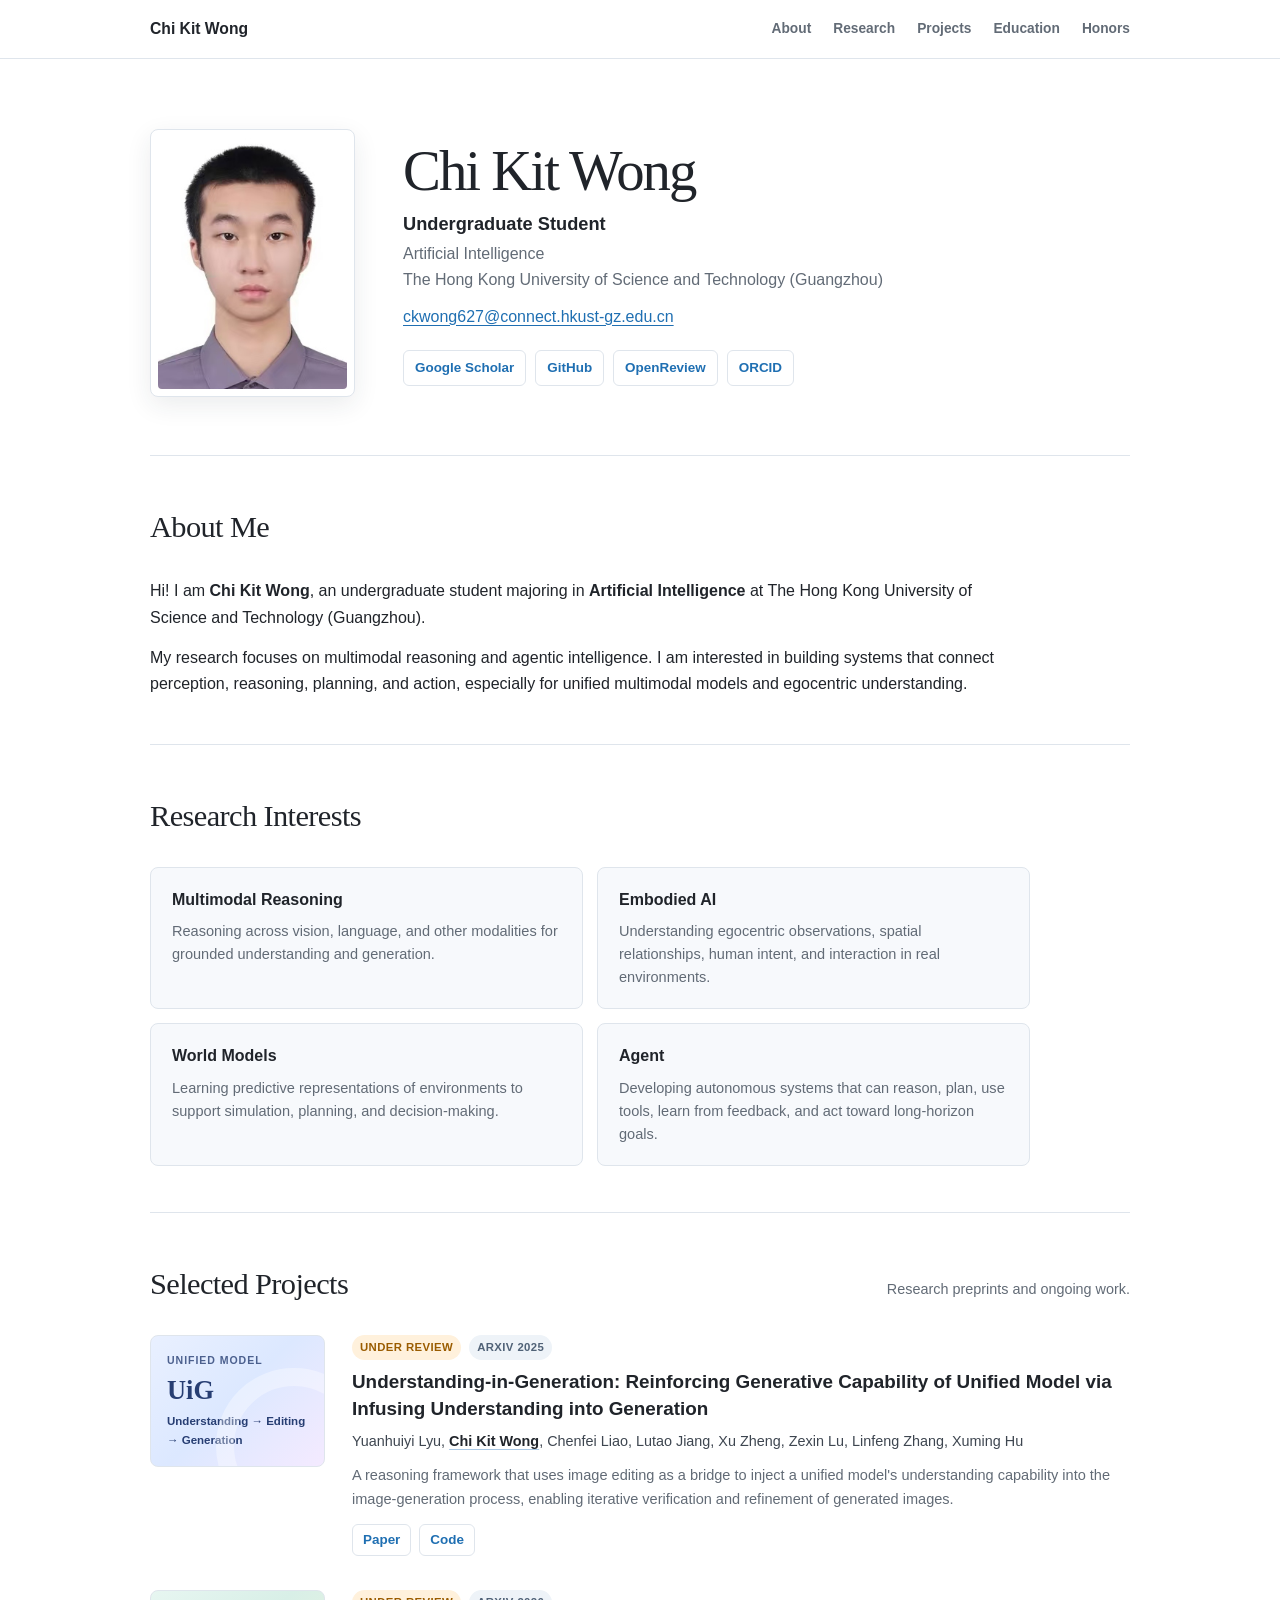
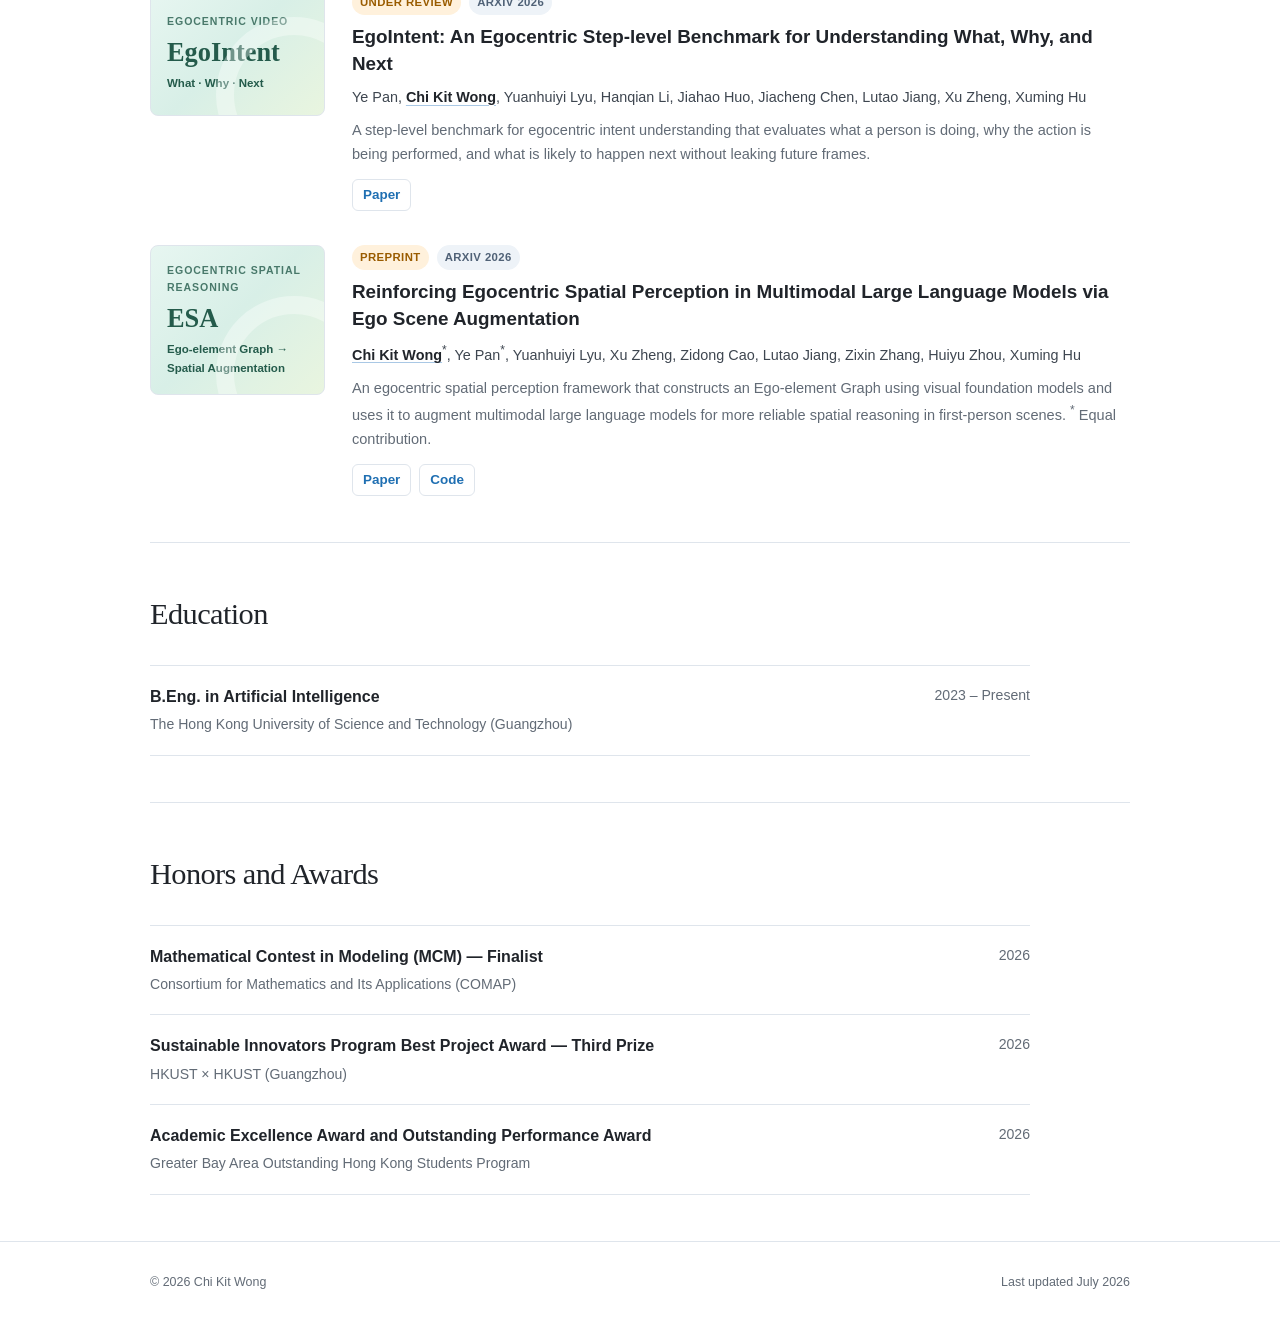
==== commit 530561ba: "Add ESA preprint to homepage" ====
--- a/index.html
+++ b/index.html
@@ -193,6 +193,38 @@
             </div>
           </div>
         </article>
+
+        <article class="publication">
+          <div class="paper-visual paper-visual-ego" aria-hidden="true">
+            <span class="paper-kicker">Egocentric Spatial Reasoning</span>
+            <strong>ESA</strong>
+            <span>Ego-element Graph → Spatial Augmentation</span>
+          </div>
+          <div class="paper-content">
+            <div class="paper-labels">
+              <span class="status">Preprint</span>
+              <span class="year">arXiv 2026</span>
+            </div>
+            <h3>
+              <a href="https://arxiv.org/abs/2607.14497" target="_blank" rel="noreferrer">
+                Reinforcing Egocentric Spatial Perception in Multimodal Large Language Models via Ego Scene Augmentation
+              </a>
+            </h3>
+            <p class="authors">
+              <strong>Chi Kit Wong</strong><sup>*</sup>, Ye Pan<sup>*</sup>, Yuanhuiyi Lyu, Xu Zheng,
+              Zidong Cao, Lutao Jiang, Zixin Zhang, Huiyu Zhou, Xuming Hu
+            </p>
+            <p class="paper-summary">
+              An egocentric spatial perception framework that constructs an Ego-element Graph using visual
+              foundation models and uses it to augment multimodal large language models for more reliable
+              spatial reasoning in first-person scenes. <sup>*</sup> Equal contribution.
+            </p>
+            <div class="paper-links">
+              <a href="https://arxiv.org/abs/2607.14497" target="_blank" rel="noreferrer">Paper</a>
+              <a href="https://github.com/Chikit-WONG/spatialGraph" target="_blank" rel="noreferrer">Code</a>
+            </div>
+          </div>
+        </article>
       </div>
     </section>
 
